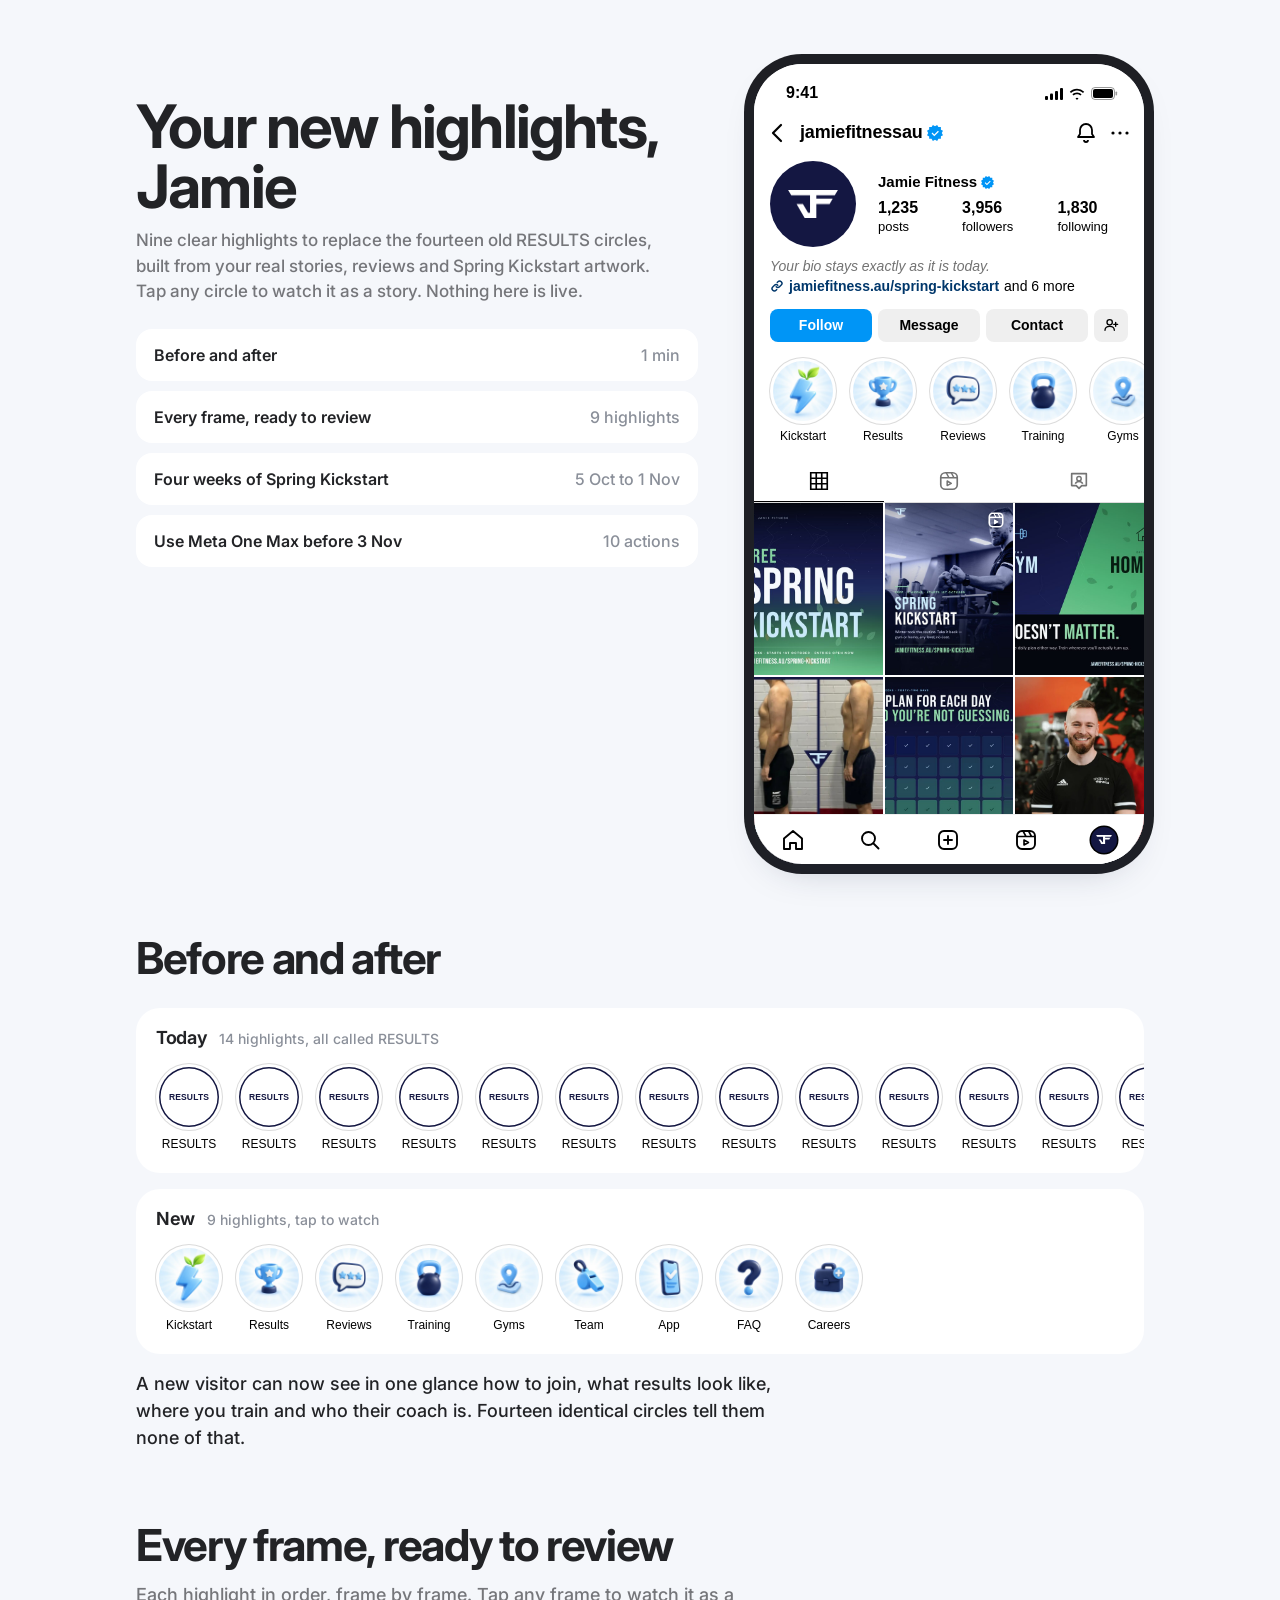
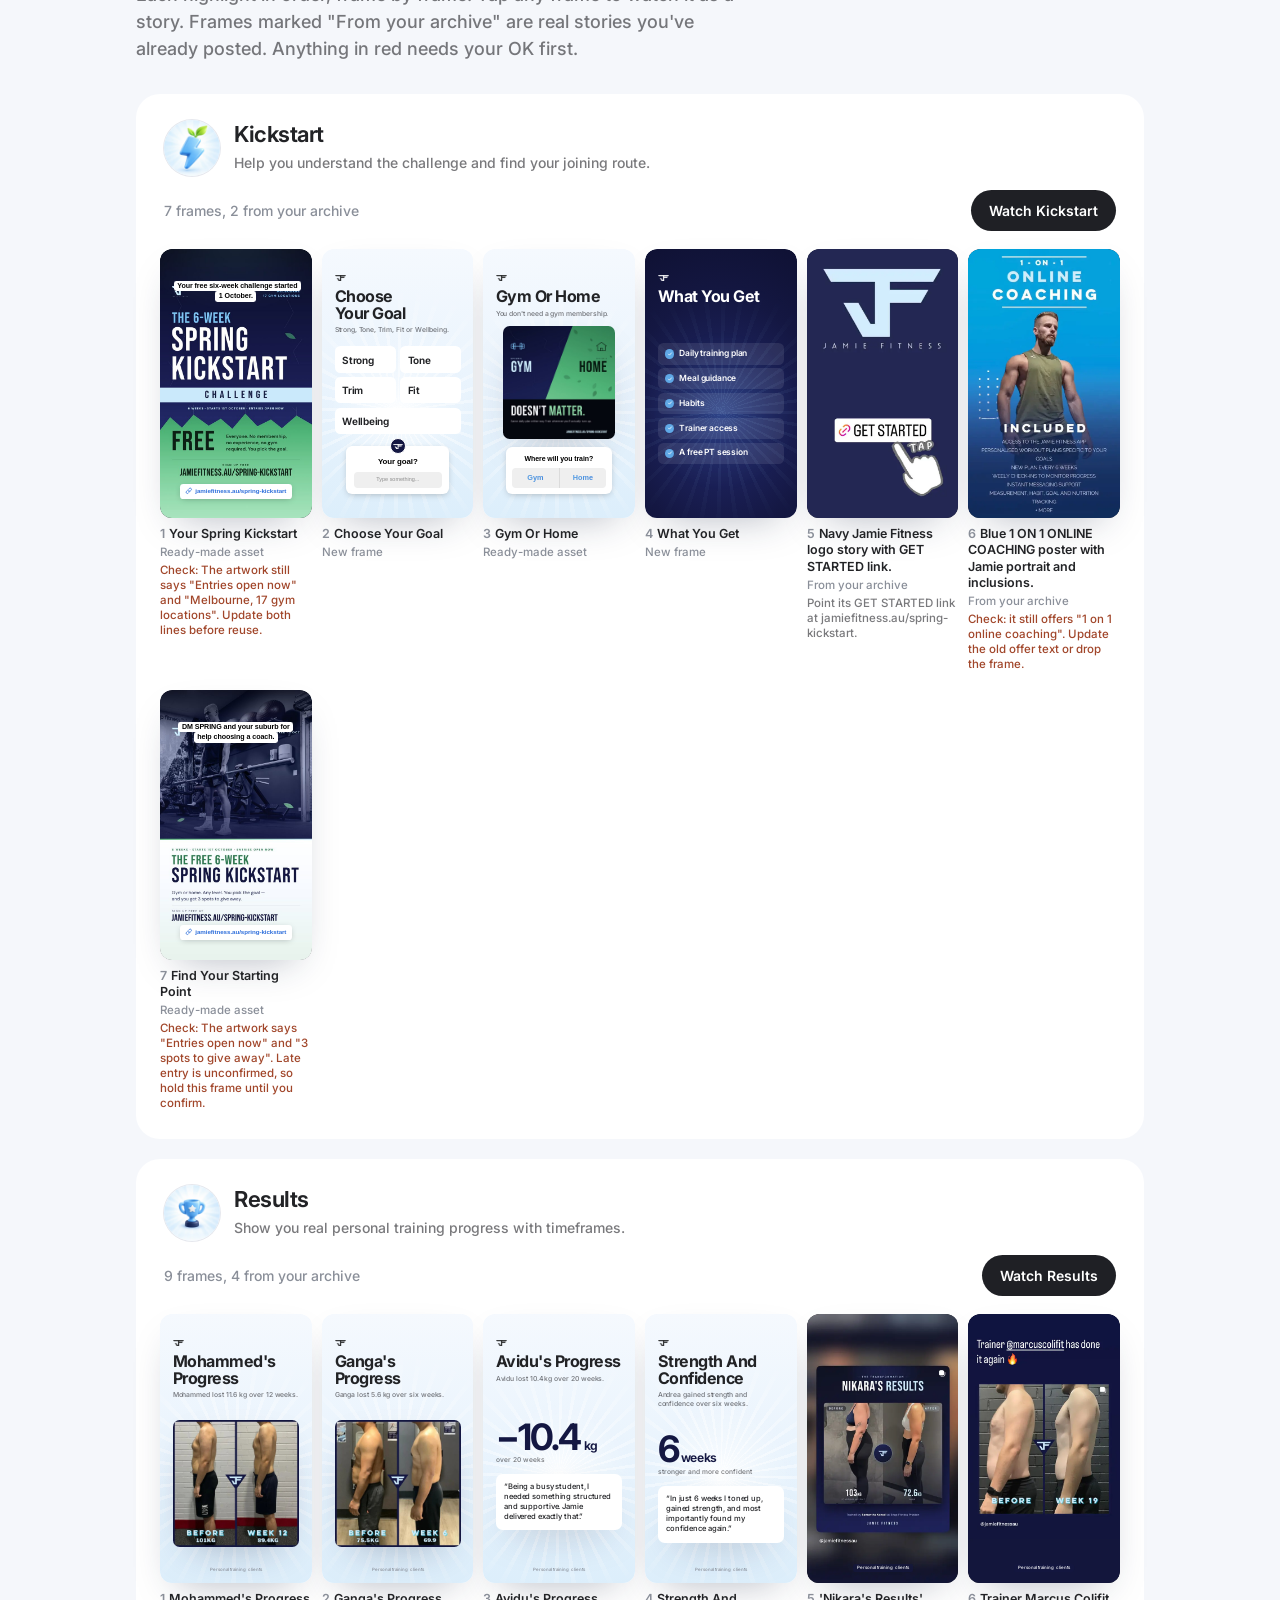
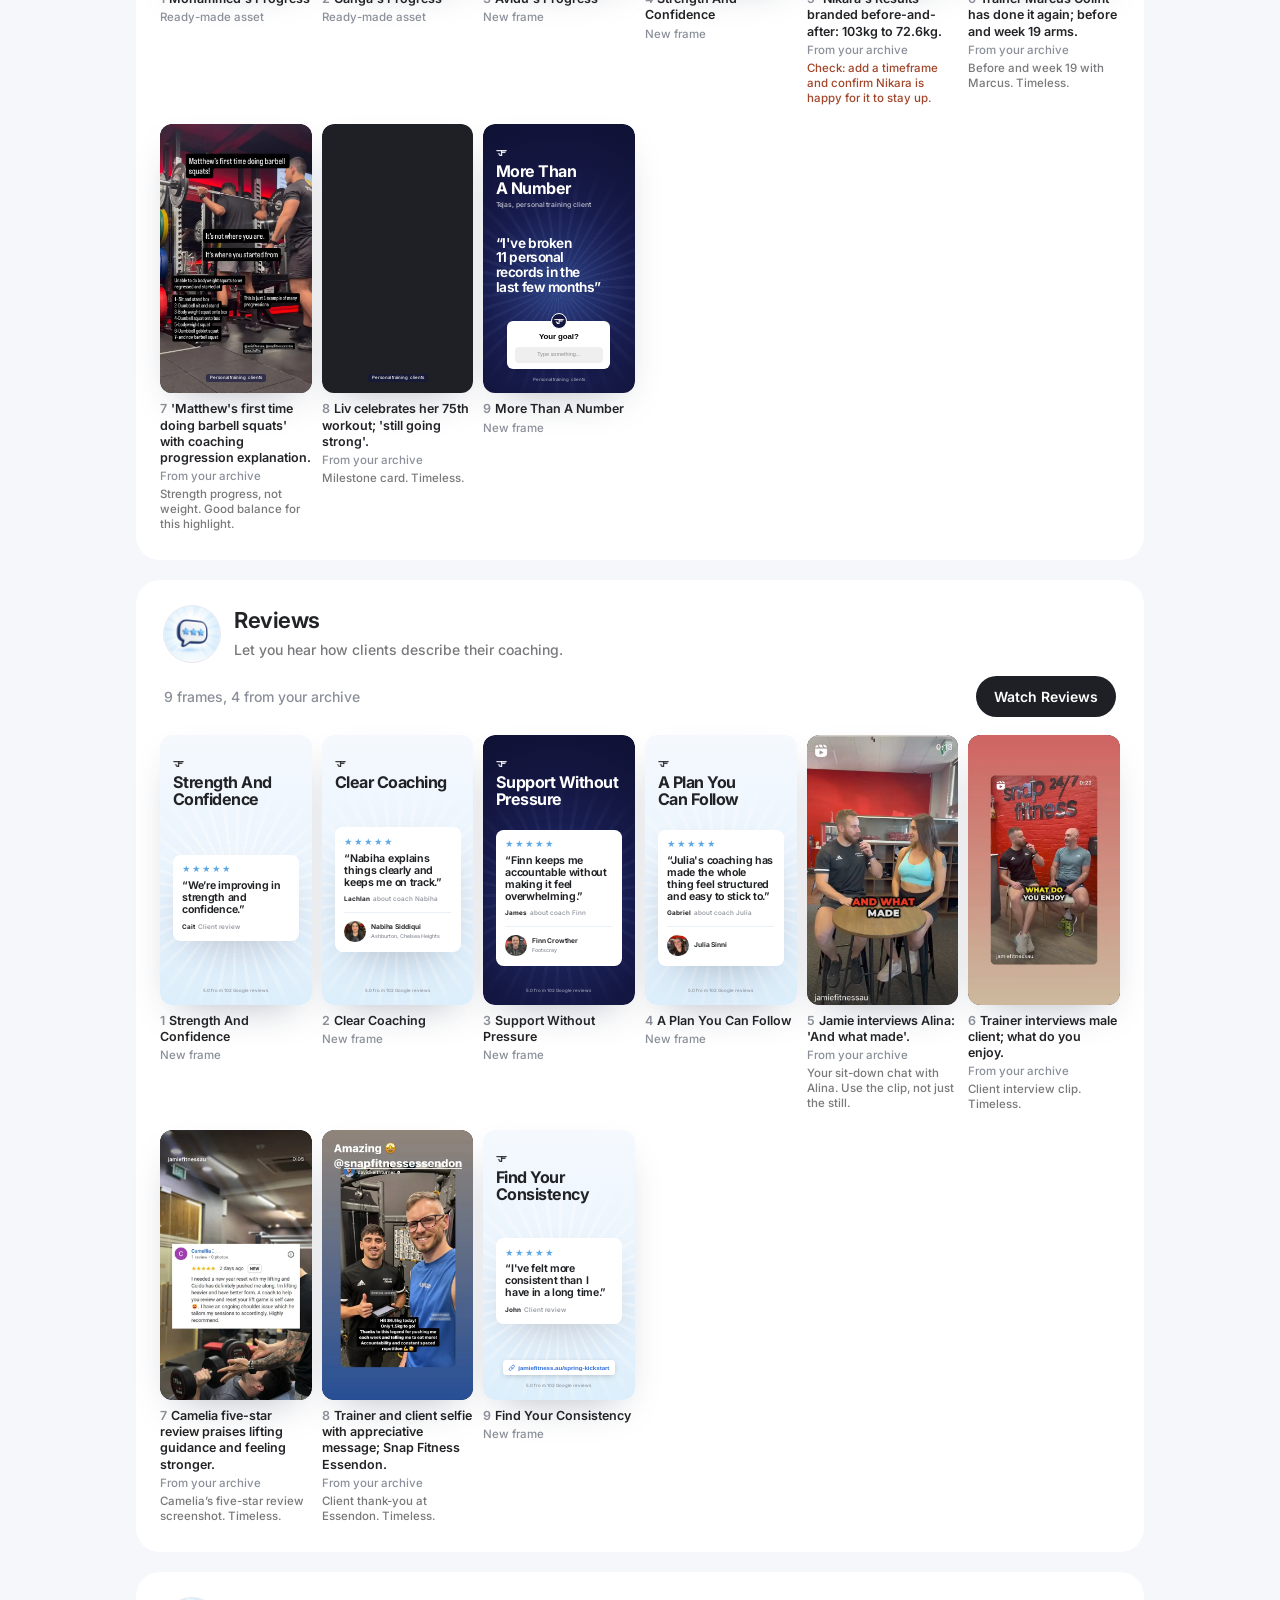
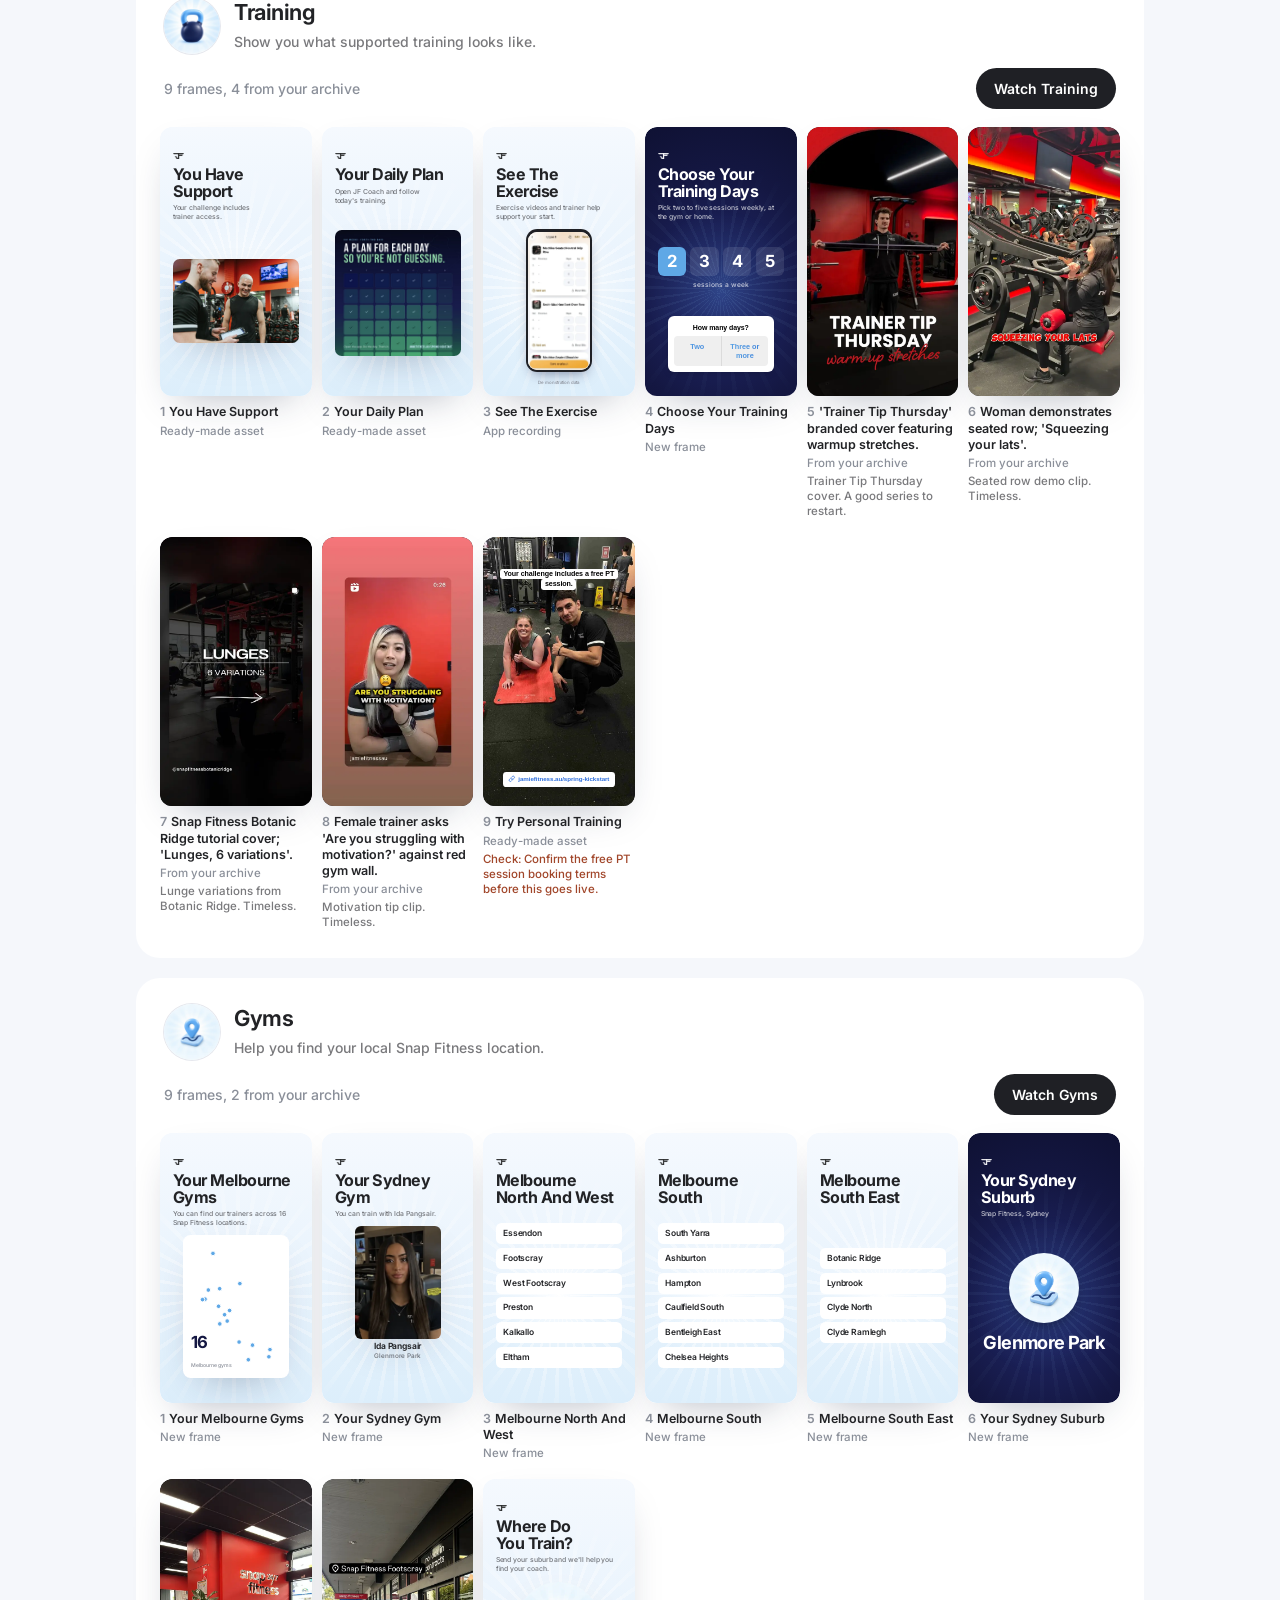
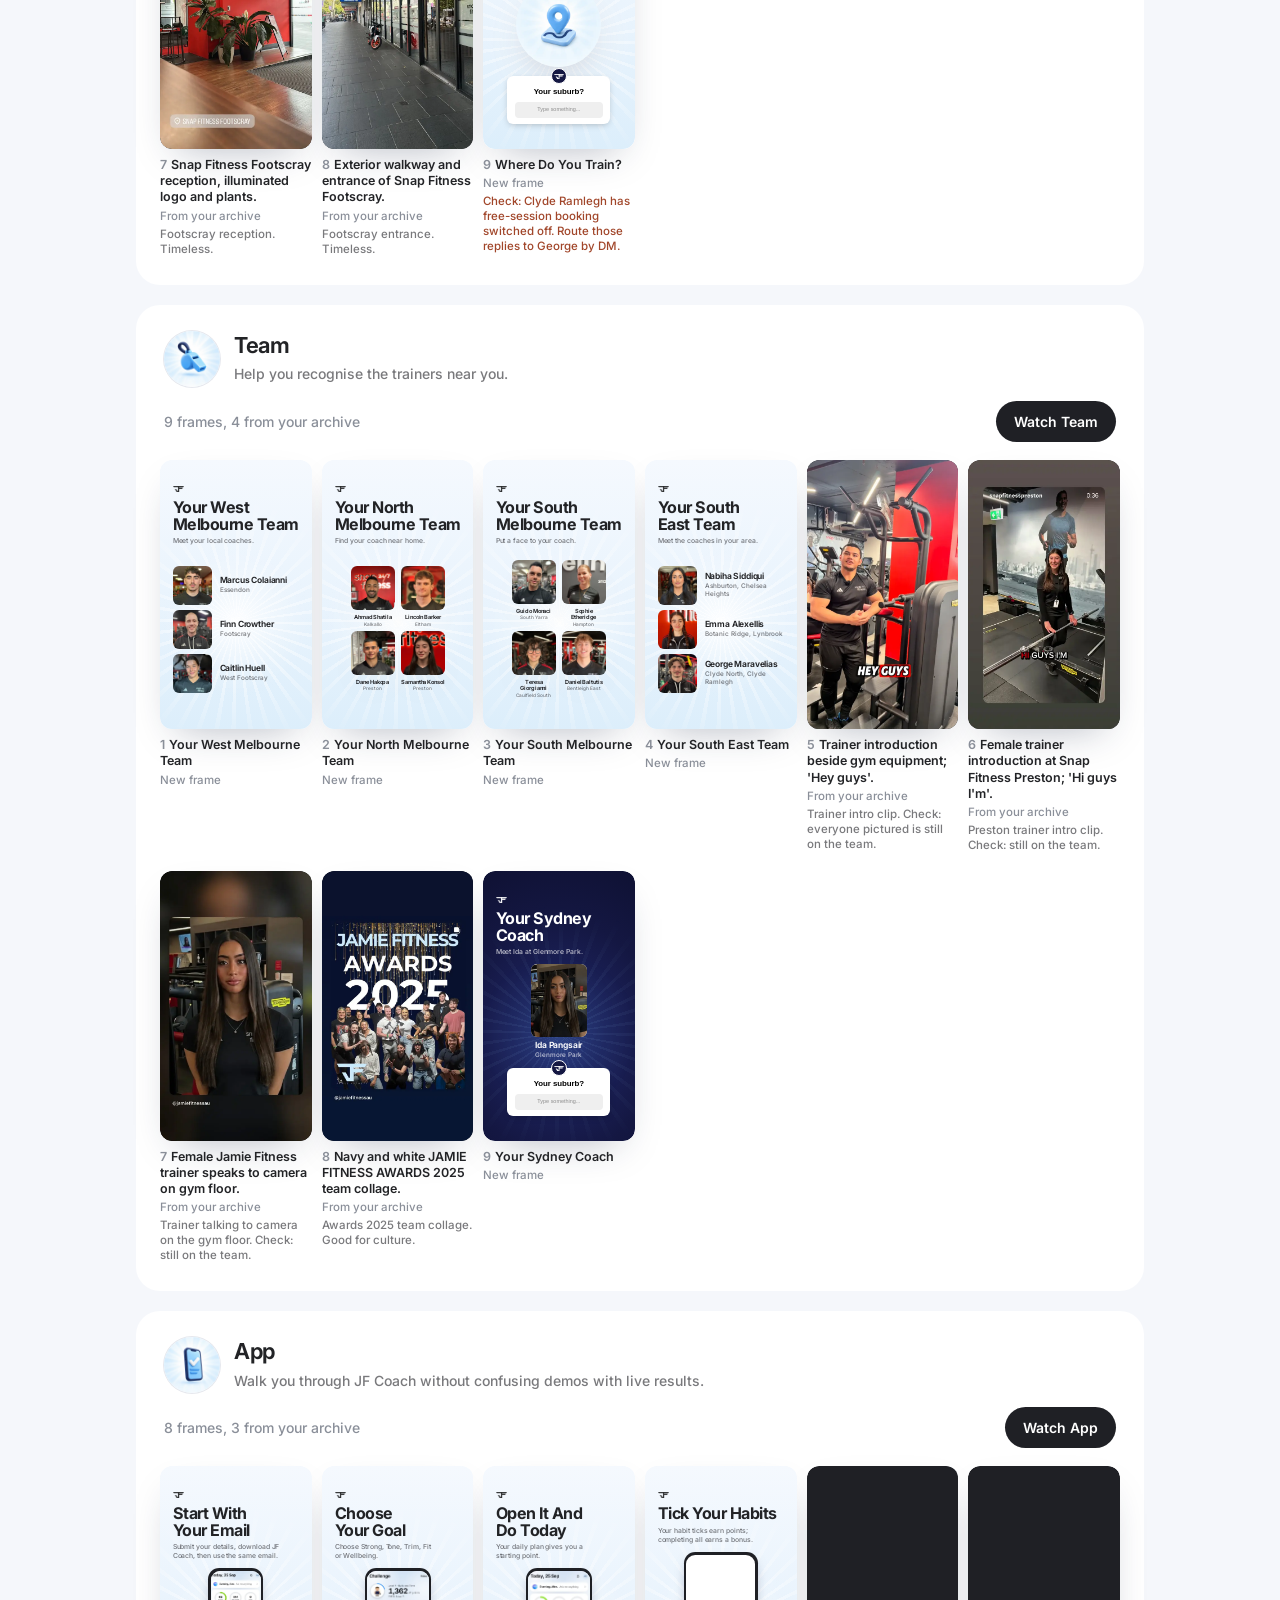
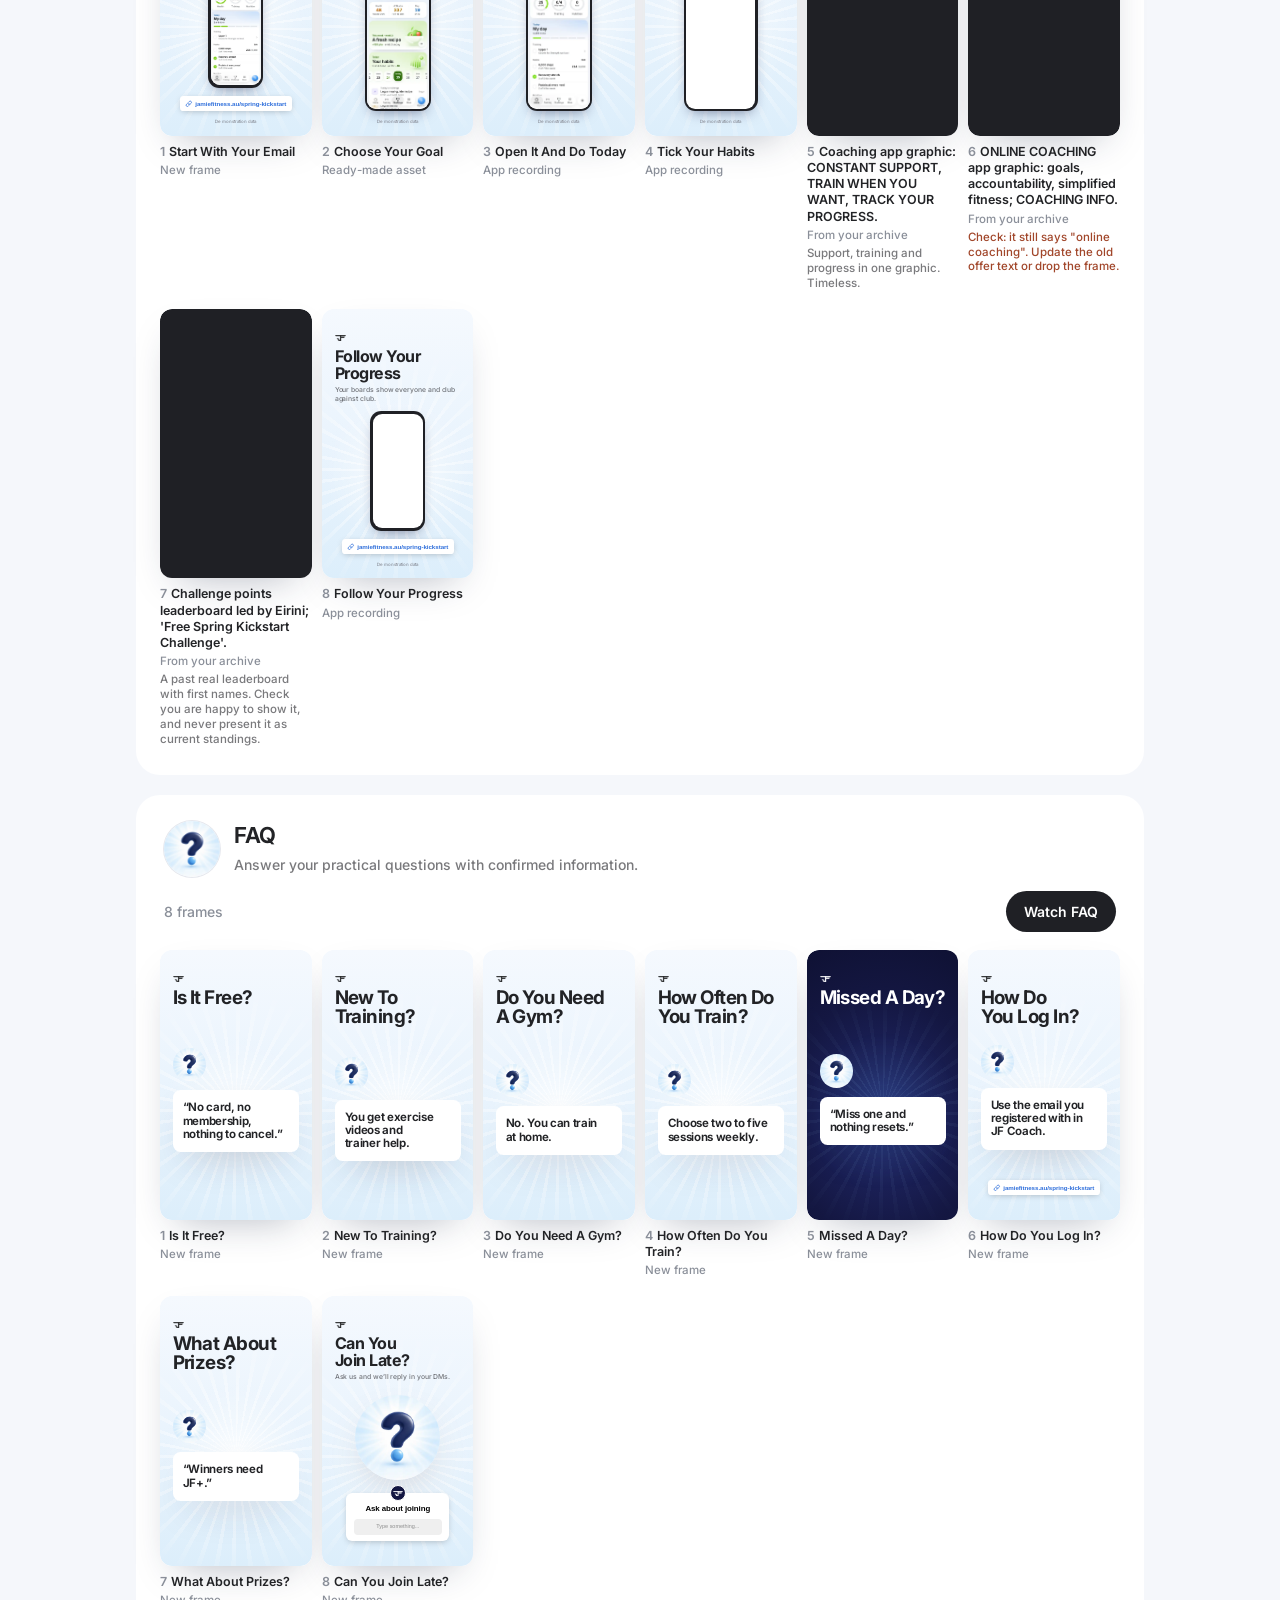
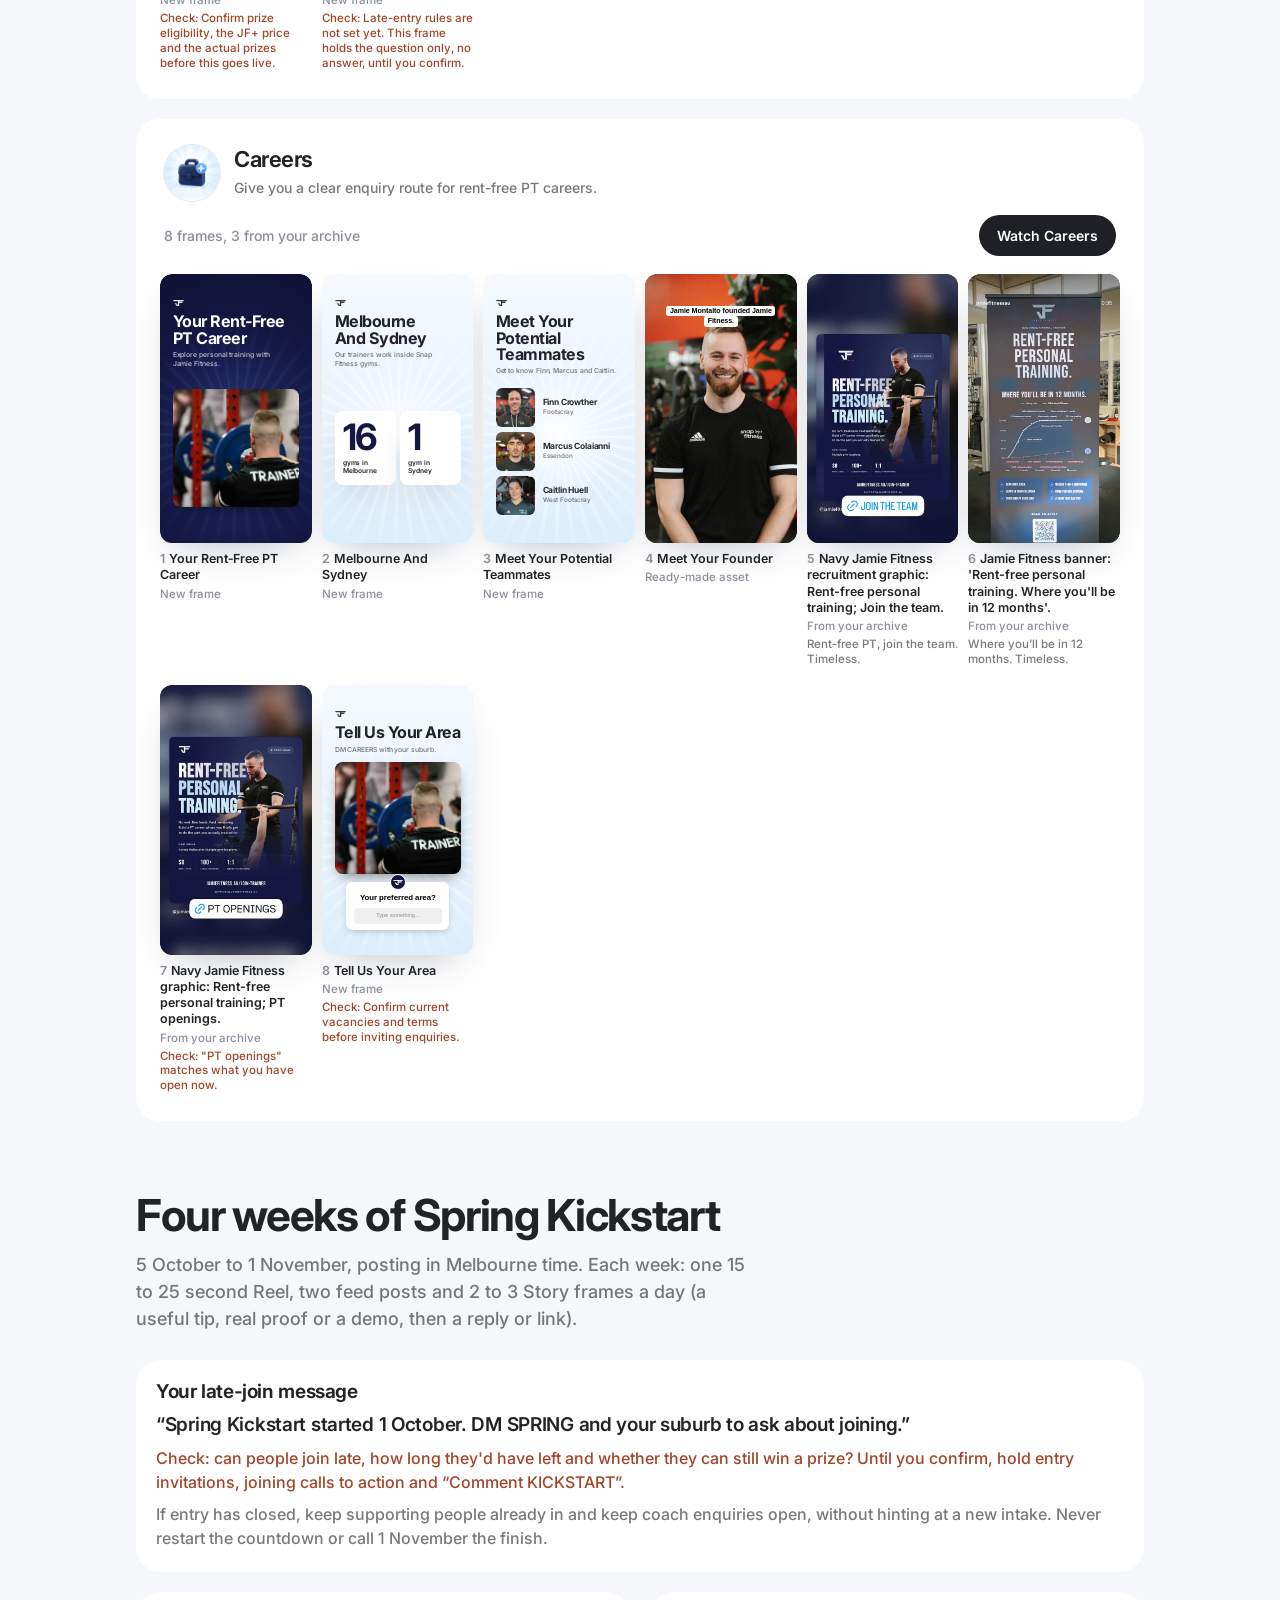
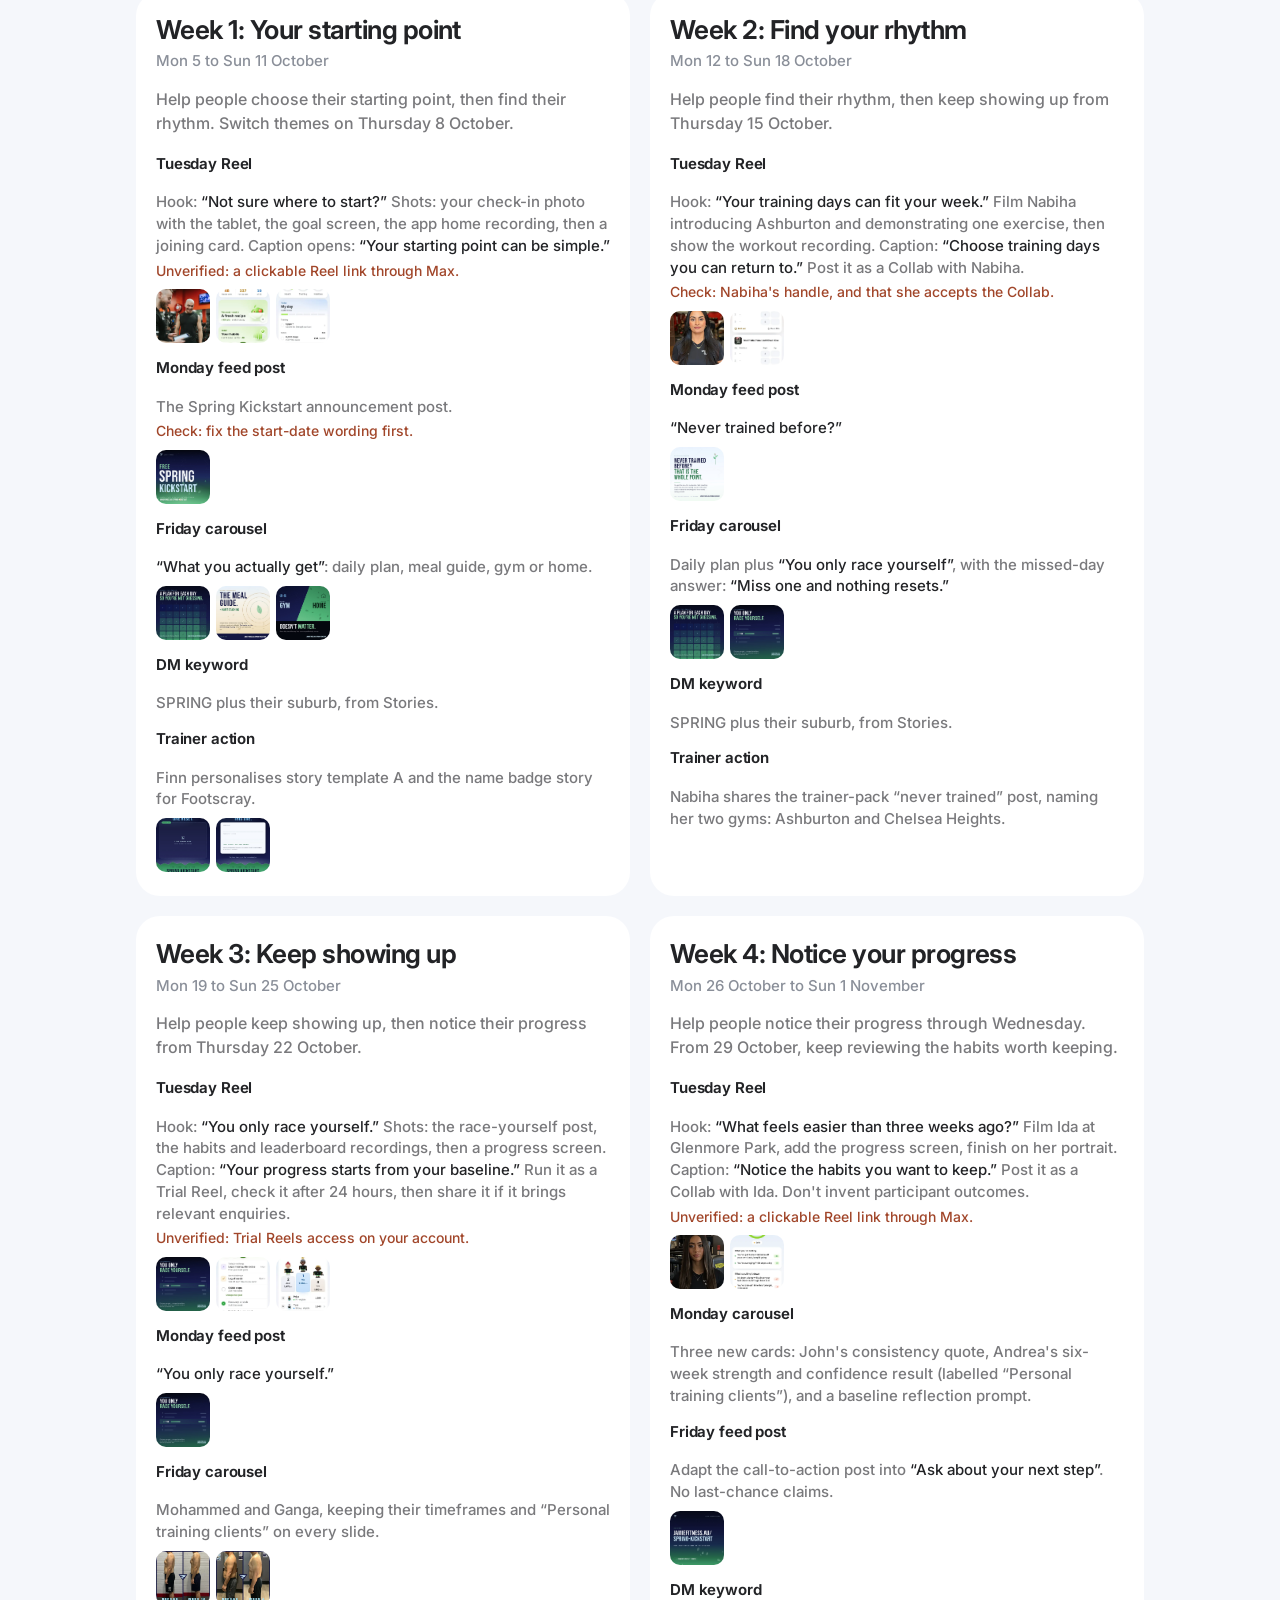
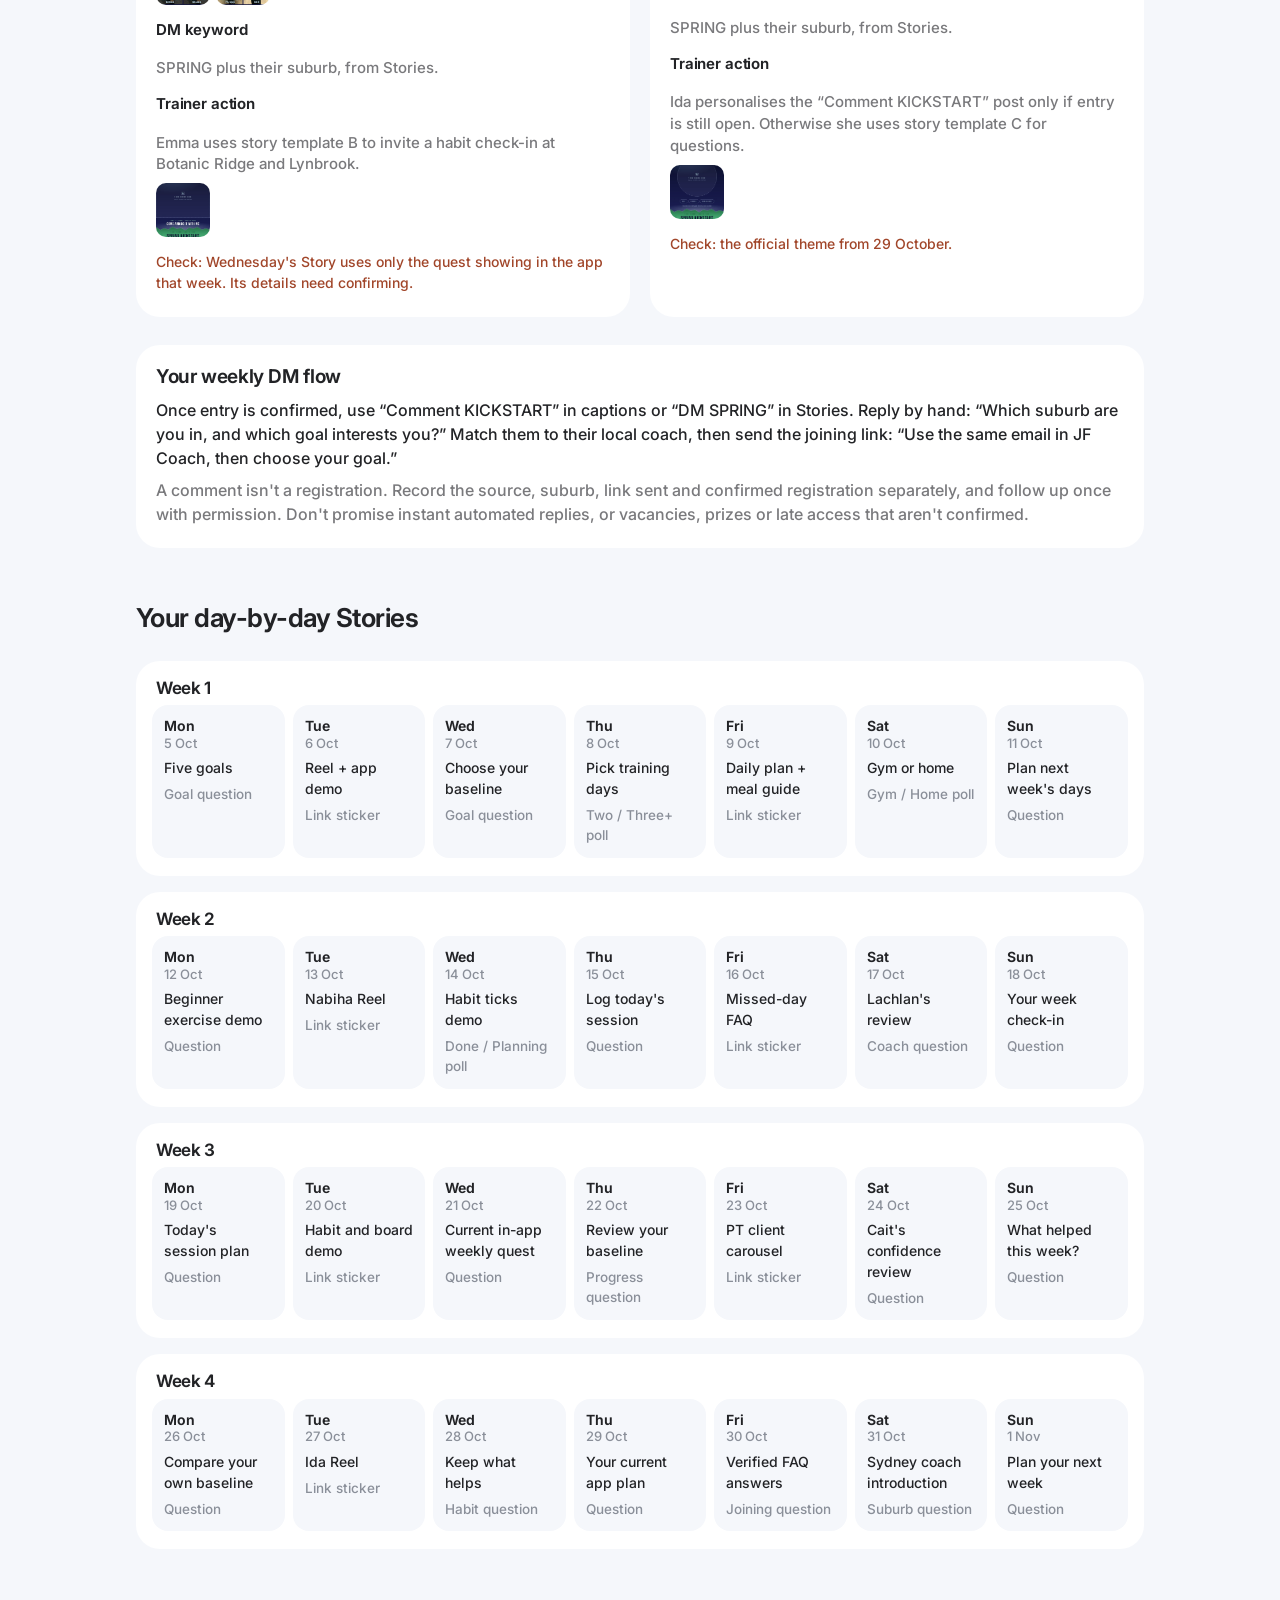
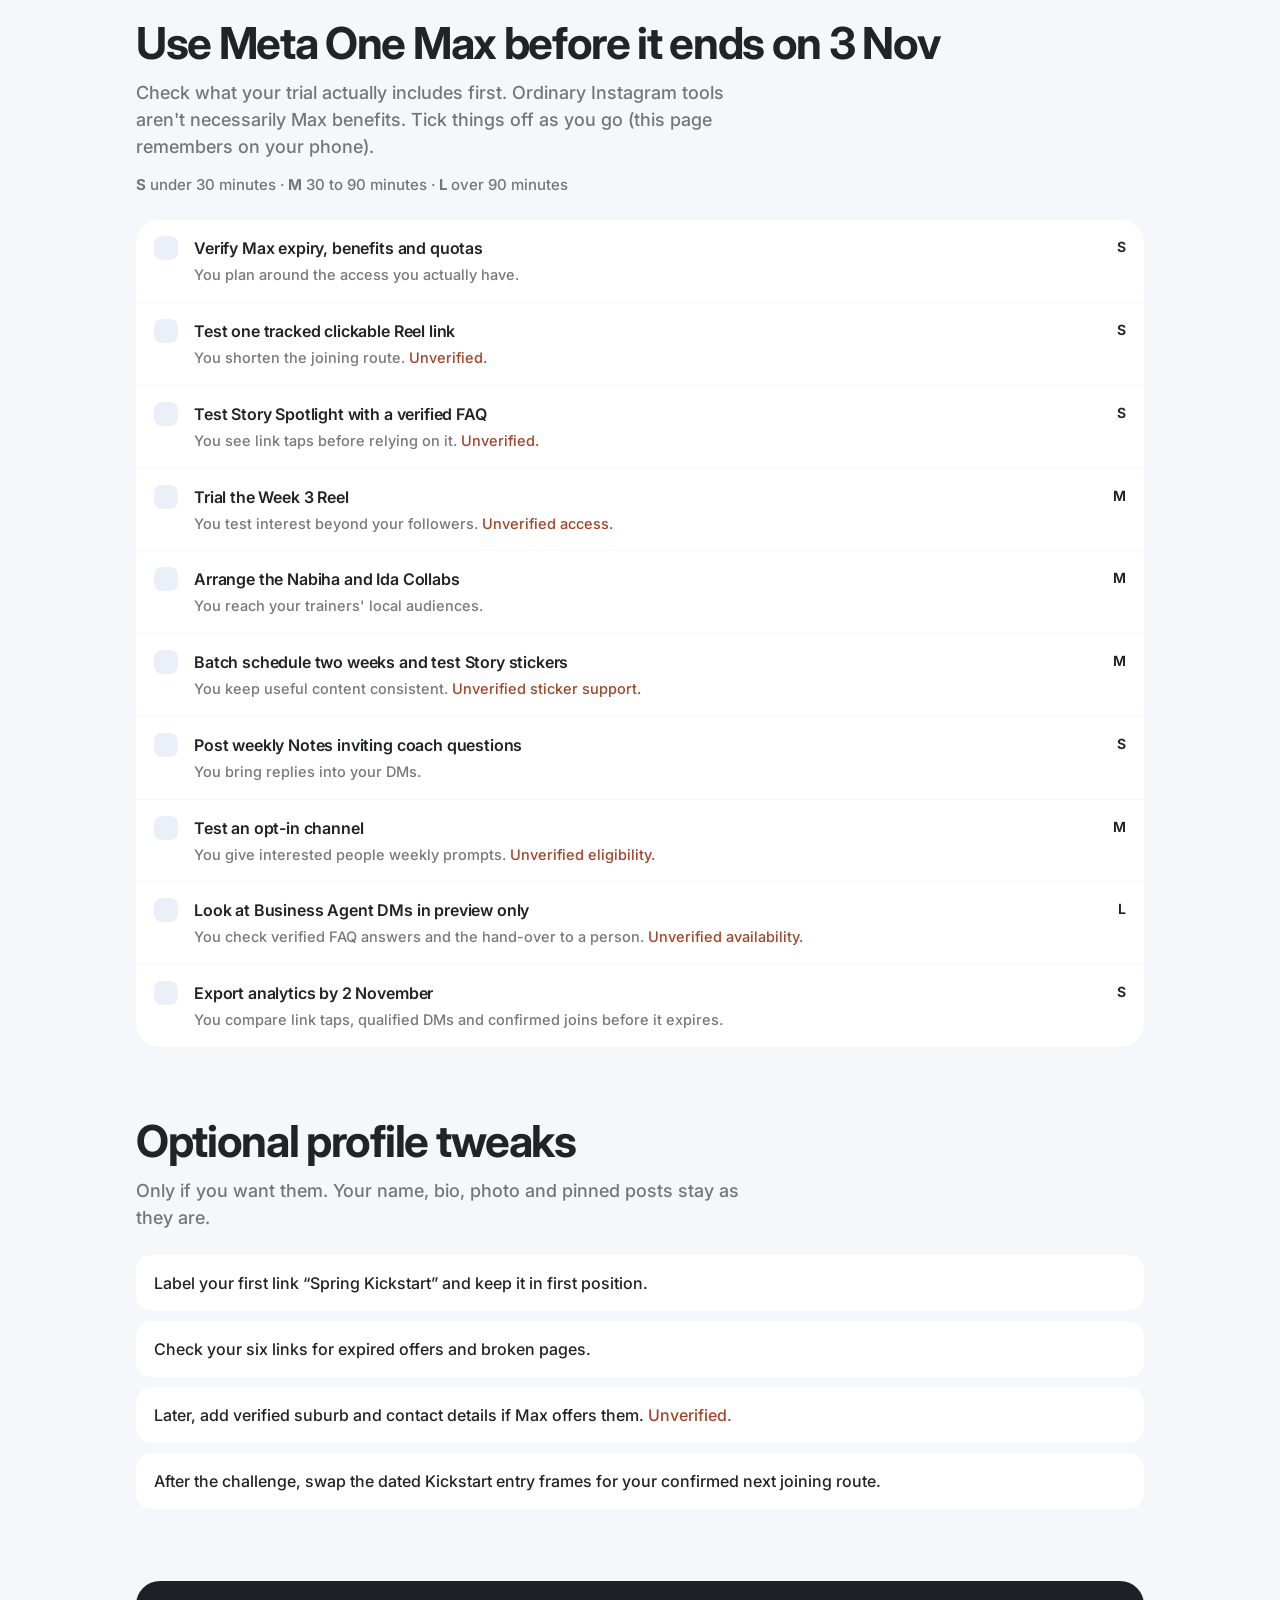
==== index.html @ 618c9f66 "Build Instagram highlights + Spring Kickstart mock-up - index.html: iOS Instagram profile mock with " ====
<!doctype html>
<html lang="en-AU">
<head>
<meta charset="utf-8">
<meta name="viewport" content="width=device-width, initial-scale=1, viewport-fit=cover">
<meta name="robots" content="noindex,nofollow">
<meta name="theme-color" content="#F5F7FB">
<title>Jamie Fitness Highlights</title>
<meta name="description" content="Mock-up: new Instagram story highlights and a four-week Spring Kickstart plan for @jamiefitnessau.">
<link rel="preconnect" href="https://fonts.googleapis.com">
<link rel="preconnect" href="https://fonts.gstatic.com" crossorigin>
<link href="https://fonts.googleapis.com/css2?family=Inter:wght@500;600;650;700&display=swap" rel="stylesheet">
<link rel="stylesheet" href="css/frames.css">
<link rel="stylesheet" href="css/site.css">
<link rel="icon" href="assets/covers/kickstart.webp">
</head>
<body>

<!-- ================= Hero ================= -->
<header class="hero">
  <div class="wrap hero-in">
    <div class="hero-copy">
      <h1>Your new highlights, Jamie</h1>
      <p>Nine clear highlights to replace the fourteen old RESULTS circles, built from your real stories, reviews and Spring Kickstart artwork. Tap any circle to watch it as a story. Nothing here is live.</p>
      <ul>
        <li><a href="#compare">Before and after <span>1 min</span></a></li>
        <li><a href="#highlights">Every frame, ready to review <span>9 highlights</span></a></li>
        <li><a href="#plan">Four weeks of Spring Kickstart <span>5 Oct to 1 Nov</span></a></li>
        <li><a href="#max">Use Meta One Max before 3 Nov <span>10 actions</span></a></li>
      </ul>
    </div>

    <div class="phone" aria-label="Instagram profile mock-up">
      <div class="ig">
        <div class="ig-status" aria-hidden="true">
          <span>9:41</span>
          <div>
            <svg width="18" height="12" viewBox="0 0 18 12"><rect x="0" y="8" width="3" height="4" rx="1"/><rect x="5" y="5.5" width="3" height="6.5" rx="1"/><rect x="10" y="3" width="3" height="9" rx="1"/><rect x="15" y="0" width="3" height="12" rx="1"/></svg>
            <svg width="16" height="12" viewBox="0 0 16 12"><path d="M8 2.6c2.3 0 4.4.9 6 2.4l1.2-1.3A10.4 10.4 0 0 0 8 .8C5.2.8 2.7 1.9.8 3.7L2 5c1.6-1.5 3.7-2.4 6-2.4Zm0 3.6c1.3 0 2.5.5 3.4 1.3l1.2-1.3A6.6 6.6 0 0 0 8 4.4c-1.8 0-3.4.7-4.6 1.8l1.2 1.3c.9-.8 2.1-1.3 3.4-1.3Zm0 3.5c-.6 0-1.1.2-1.5.6L8 12l1.5-1.7c-.4-.4-.9-.6-1.5-.6Z"/></svg>
            <svg width="27" height="13" viewBox="0 0 27 13"><rect x=".5" y=".5" width="23" height="12" rx="3.5" fill="none" stroke="#000" opacity=".4"/><rect x="2" y="2" width="20" height="9" rx="2"/><rect x="24.5" y="4.5" width="1.6" height="4" rx=".8" opacity=".4"/></svg>
          </div>
        </div>
        <div class="ig-nav">
          <svg width="24" height="24" viewBox="0 0 24 24" aria-hidden="true"><path d="M15 4 7 12l8 8" fill="none" stroke="#000" stroke-width="2.2" stroke-linecap="round" stroke-linejoin="round"/></svg>
          <div class="u">jamiefitnessau <svg width="16" height="16" viewBox="0 0 40 40" aria-label="Verified"><path fill="#0095F6" d="M19.998 3.094 14.638 0l-2.972 5.15H5.432v6.354L0 14.64 3.094 20 0 25.359l5.432 3.137v5.905h5.975L14.638 40l5.36-3.094L25.358 40l3.232-5.6h6.162v-6.01L40 25.359 36.905 20 40 14.641l-5.248-3.03v-6.46h-6.419L25.358 0l-5.36 3.094Zm7.415 11.225 2.254 2.287-11.43 11.5-6.835-6.93 2.244-2.258 4.587 4.581 9.18-9.18Z"/></svg></div>
          <svg width="24" height="24" viewBox="0 0 24 24" aria-hidden="true"><path d="M12 3a6 6 0 0 0-6 6v4l-2 3h16l-2-3V9a6 6 0 0 0-6-6Zm-2 16a2 2 0 0 0 4 0" fill="none" stroke="#000" stroke-width="1.8" stroke-linejoin="round"/></svg>
          <svg width="24" height="24" viewBox="0 0 24 24" aria-hidden="true"><circle cx="5" cy="12" r="1.6"/><circle cx="12" cy="12" r="1.6"/><circle cx="19" cy="12" r="1.6"/></svg>
        </div>
        <div class="ig-top">
          <div class="ig-av"><img src="assets/jf-mark.png" alt="Jamie Fitness"></div>
          <div class="ig-stats-w">
            <div class="ig-name">Jamie Fitness <svg width="13" height="13" viewBox="0 0 40 40" aria-label="Verified"><path fill="#0095F6" d="M19.998 3.094 14.638 0l-2.972 5.15H5.432v6.354L0 14.64 3.094 20 0 25.359l5.432 3.137v5.905h5.975L14.638 40l5.36-3.094L25.358 40l3.232-5.6h6.162v-6.01L40 25.359 36.905 20 40 14.641l-5.248-3.03v-6.46h-6.419L25.358 0l-5.36 3.094Zm7.415 11.225 2.254 2.287-11.43 11.5-6.835-6.93 2.244-2.258 4.587 4.581 9.18-9.18Z"/></svg></div>
            <div class="ig-stats">
              <div><b>1,235</b><span>posts</span></div>
              <div><b>3,956</b><span>followers</span></div>
              <div><b>1,830</b><span>following</span></div>
            </div>
          </div>
        </div>
        <div class="ig-bio">
          <div class="ph">Your bio stays exactly as it is today.</div>
          <div class="ig-link"><svg width="14" height="14" viewBox="0 0 24 24" aria-hidden="true"><path d="M10.6 13.4a4 4 0 0 0 5.7 0l3-3a4 4 0 0 0-5.7-5.7l-1.2 1.2M13.4 10.6a4 4 0 0 0-5.7 0l-3 3a4 4 0 0 0 5.7 5.7l1.2-1.2" fill="none" stroke="#00376B" stroke-width="2.4" stroke-linecap="round"/></svg>jamiefitness.au/spring-kickstart <span>and 6 more</span></div>
        </div>
        <div class="ig-btns" aria-hidden="true">
          <span class="blue">Follow</span><span>Message</span><span>Contact</span>
          <span class="ic"><svg width="16" height="16" viewBox="0 0 24 24"><circle cx="10" cy="8" r="4" fill="none" stroke="#000" stroke-width="2"/><path d="M3 20c0-3.6 3-6 7-6s7 2.4 7 6M19 8v6M16 11h6" fill="none" stroke="#000" stroke-width="2" stroke-linecap="round"/></svg></span>
        </div>
        <div class="ig-hl" id="ig-hl" role="list" aria-label="New highlights"></div>
        <div class="ig-tabs" aria-hidden="true">
          <span><svg width="22" height="22" viewBox="0 0 24 24"><path d="M3 3h18v18H3zM9 3v18M15 3v18M3 9h18M3 15h18" fill="none" stroke="currentColor" stroke-width="1.8"/></svg></span>
          <span><svg width="22" height="22" viewBox="0 0 24 24"><rect x="3" y="3" width="18" height="18" rx="5" fill="none" stroke="currentColor" stroke-width="1.8"/><path d="M3 8.5h18M9 3l3 5.5M14.5 3l3 5.5M10 12v5l4.5-2.5z" fill="none" stroke="currentColor" stroke-width="1.6" stroke-linejoin="round"/></svg></span>
          <span><svg width="22" height="22" viewBox="0 0 24 24"><path d="M4 4h16v13h-5l-3 3-3-3H4z" fill="none" stroke="currentColor" stroke-width="1.8" stroke-linejoin="round"/><circle cx="12" cy="9.5" r="2.4" fill="none" stroke="currentColor" stroke-width="1.6"/><path d="M8 15c.6-1.6 2.1-2.5 4-2.5s3.4.9 4 2.5" fill="none" stroke="currentColor" stroke-width="1.6"/></svg></span>
        </div>
        <div class="ig-grid" id="ig-grid"></div>
        <div class="ig-bar" aria-hidden="true">
          <svg width="24" height="24" viewBox="0 0 24 24"><path d="M3 10.5 12 3l9 7.5V21h-6v-6H9v6H3z" fill="none" stroke="#000" stroke-width="1.9" stroke-linejoin="round"/></svg>
          <svg width="24" height="24" viewBox="0 0 24 24"><circle cx="10.5" cy="10.5" r="6.5" fill="none" stroke="#000" stroke-width="1.9"/><path d="m15.5 15.5 5 5" stroke="#000" stroke-width="1.9" stroke-linecap="round"/></svg>
          <svg width="24" height="24" viewBox="0 0 24 24"><rect x="3" y="3" width="18" height="18" rx="5" fill="none" stroke="#000" stroke-width="1.9"/><path d="M12 8v8M8 12h8" stroke="#000" stroke-width="1.9" stroke-linecap="round"/></svg>
          <svg width="24" height="24" viewBox="0 0 24 24"><rect x="3" y="3" width="18" height="18" rx="5" fill="none" stroke="#000" stroke-width="1.9"/><path d="M3 8.5h18M9 3l3 5.5M14.5 3l3 5.5M10 12v5l4.5-2.5z" fill="none" stroke="#000" stroke-width="1.6" stroke-linejoin="round"/></svg>
          <span class="me"><img src="assets/jf-mark.png" alt=""></span>
        </div>
      </div>
    </div>
  </div>
</header>

<main>

<!-- ================= Before / after ================= -->
<section class="block" id="compare">
  <div class="wrap">
    <h2>Before and after</h2>
    <div class="ba">
      <div class="ba-row">
        <h3>Today <span>14 highlights, all called RESULTS</span></h3>
        <div class="ig-hl old" id="old-row" aria-label="Current highlights"></div>
      </div>
      <div class="ba-row">
        <h3>New <span>9 highlights, tap to watch</span></h3>
        <div class="ig-hl" id="new-row" role="list" aria-label="New highlights"></div>
      </div>
      <p class="ba-why">A new visitor can now see in one glance how to join, what results look like, where you train and who their coach is. Fourteen identical circles tell them none of that.</p>
    </div>
  </div>
</section>

<!-- ================= Highlight cards ================= -->
<section class="block" id="highlights">
  <div class="wrap">
    <h2>Every frame, ready to review</h2>
    <p>Each highlight in order, frame by frame. Tap any frame to watch it as a story. Frames marked "From your archive" are real stories you've already posted. Anything in red needs your OK first.</p>
    <div class="hl-cards" id="hl-cards"></div>
  </div>
</section>

<!-- ================= Four-week plan ================= -->
<section class="block" id="plan">
  <div class="wrap">
    <h2>Four weeks of Spring Kickstart</h2>
    <p>5 October to 1 November, posting in Melbourne time. Each week: one 15 to 25 second Reel, two feed posts and 2 to 3 Story frames a day (a useful tip, real proof or a demo, then a reply or link).</p>

    <div class="note-card">
      <h3>Your late-join message</h3>
      <p class="quote-line">“Spring Kickstart started 1 October. DM SPRING and your suburb to ask about joining.”</p>
      <p class="check">Check: can people join late, how long they'd have left and whether they can still win a prize? Until you confirm, hold entry invitations, joining calls to action and “Comment KICKSTART”.</p>
      <p class="muted">If entry has closed, keep supporting people already in and keep coach enquiries open, without hinting at a new intake. Never restart the countdown or call 1 November the finish.</p>
    </div>

    <div class="weeks">
      <article class="week">
        <h3>Week 1: Your starting point</h3>
        <p class="dates">Mon 5 to Sun 11 October</p>
        <p class="goal">Help people choose their starting point, then find their rhythm. Switch themes on Thursday 8 October.</p>
        <dl>
          <dt>Tuesday Reel</dt>
          <dd>Hook: <q>Not sure where to start?</q> Shots: your check-in photo with the tablet, the goal screen, the app home recording, then a joining card. Caption opens: <q>Your starting point can be simple.</q>
            <span class="check">Unverified: a clickable Reel link through Max.</span>
            <div class="shots"><img src="assets/inv/09-training-jamie-checkin-tablet.jpg" alt="" loading="lazy"><img src="assets/app/challenge.webp" alt="" loading="lazy"><img src="assets/rec/home.webp" alt="" loading="lazy"></div></dd>
          <dt>Monday feed post</dt>
          <dd>The Spring Kickstart announcement post. <span class="check">Check: fix the start-date wording first.</span>
            <div class="shots"><img src="assets/sk/01-announce.jpg" alt="" loading="lazy"></div></dd>
          <dt>Friday carousel</dt>
          <dd><q>What you actually get</q>: daily plan, meal guide, gym or home.
            <div class="shots"><img src="assets/sk/04-daily-plan.jpg" alt="" loading="lazy"><img src="assets/sk/05-meal-guide.jpg" alt="" loading="lazy"><img src="assets/sk/02-gym-or-home.jpg" alt="" loading="lazy"></div></dd>
          <dt>DM keyword</dt>
          <dd>SPRING plus their suburb, from Stories.</dd>
          <dt>Trainer action</dt>
          <dd>Finn personalises story template A and the name badge story for Footscray.
            <div class="shots"><img src="assets/sk/01-story-template-a.jpg" alt="" loading="lazy"><img src="assets/sk/03-name-badge-story.jpg" alt="" loading="lazy"></div></dd>
        </dl>
      </article>

      <article class="week">
        <h3>Week 2: Find your rhythm</h3>
        <p class="dates">Mon 12 to Sun 18 October</p>
        <p class="goal">Help people find their rhythm, then keep showing up from Thursday 15 October.</p>
        <dl>
          <dt>Tuesday Reel</dt>
          <dd>Hook: <q>Your training days can fit your week.</q> Film Nabiha introducing Ashburton and demonstrating one exercise, then show the workout recording. Caption: <q>Choose training days you can return to.</q> Post it as a Collab with Nabiha.
            <span class="check">Check: Nabiha's handle, and that she accepts the Collab.</span>
            <div class="shots"><img src="assets/trainers/trainer-nabiha-siddiqui.webp" alt="" loading="lazy"><img src="assets/rec/workout.webp" alt="" loading="lazy"></div></dd>
          <dt>Monday feed post</dt>
          <dd><q>Never trained before?</q>
            <div class="shots"><img src="assets/sk/08-never-trained.jpg" alt="" loading="lazy"></div></dd>
          <dt>Friday carousel</dt>
          <dd>Daily plan plus <q>You only race yourself</q>, with the missed-day answer: <q>Miss one and nothing resets.</q>
            <div class="shots"><img src="assets/sk/04-daily-plan.jpg" alt="" loading="lazy"><img src="assets/sk/03-race-yourself.jpg" alt="" loading="lazy"></div></dd>
          <dt>DM keyword</dt>
          <dd>SPRING plus their suburb, from Stories.</dd>
          <dt>Trainer action</dt>
          <dd>Nabiha shares the trainer-pack “never trained” post, naming her two gyms: Ashburton and Chelsea Heights.</dd>
        </dl>
      </article>

      <article class="week">
        <h3>Week 3: Keep showing up</h3>
        <p class="dates">Mon 19 to Sun 25 October</p>
        <p class="goal">Help people keep showing up, then notice their progress from Thursday 22 October.</p>
        <dl>
          <dt>Tuesday Reel</dt>
          <dd>Hook: <q>You only race yourself.</q> Shots: the race-yourself post, the habits and leaderboard recordings, then a progress screen. Caption: <q>Your progress starts from your baseline.</q> Run it as a Trial Reel, check it after 24 hours, then share it if it brings relevant enquiries.
            <span class="check">Unverified: Trial Reels access on your account.</span>
            <div class="shots"><img src="assets/sk/03-race-yourself.jpg" alt="" loading="lazy"><img src="assets/rec/habits.webp" alt="" loading="lazy"><img src="assets/rec/leaderboard.webp" alt="" loading="lazy"></div></dd>
          <dt>Monday feed post</dt>
          <dd><q>You only race yourself.</q>
            <div class="shots"><img src="assets/sk/03-race-yourself.jpg" alt="" loading="lazy"></div></dd>
          <dt>Friday carousel</dt>
          <dd>Mohammed and Ganga, keeping their timeframes and “Personal training clients” on every slide.
            <div class="shots"><img src="assets/inv/05-result-mohammed-12wk.jpg" alt="" loading="lazy"><img src="assets/inv/07-result-ganga-6wk.jpg" alt="" loading="lazy"></div></dd>
          <dt>DM keyword</dt>
          <dd>SPRING plus their suburb, from Stories.</dd>
          <dt>Trainer action</dt>
          <dd>Emma uses story template B to invite a habit check-in at Botanic Ridge and Lynbrook.
            <div class="shots"><img src="assets/sk/01-story-template-b.jpg" alt="" loading="lazy"></div></dd>
        </dl>
        <p class="check" style="margin-top:14px;font-size:14px">Check: Wednesday's Story uses only the quest showing in the app that week. Its details need confirming.</p>
      </article>

      <article class="week">
        <h3>Week 4: Notice your progress</h3>
        <p class="dates">Mon 26 October to Sun 1 November</p>
        <p class="goal">Help people notice their progress through Wednesday. From 29 October, keep reviewing the habits worth keeping.</p>
        <dl>
          <dt>Tuesday Reel</dt>
          <dd>Hook: <q>What feels easier than three weeks ago?</q> Film Ida at Glenmore Park, add the progress screen, finish on her portrait. Caption: <q>Notice the habits you want to keep.</q> Post it as a Collab with Ida. Don't invent participant outcomes.
            <span class="check">Unverified: a clickable Reel link through Max.</span>
            <div class="shots"><img src="assets/trainers/trainer-ida-pangsair.webp" alt="" loading="lazy"><img src="assets/app/progress.webp" alt="" loading="lazy"></div></dd>
          <dt>Monday carousel</dt>
          <dd>Three new cards: John's consistency quote, Andrea's six-week strength and confidence result (labelled “Personal training clients”), and a baseline reflection prompt.</dd>
          <dt>Friday feed post</dt>
          <dd>Adapt the call-to-action post into <q>Ask about your next step</q>. No last-chance claims.
            <div class="shots"><img src="assets/sk/10-cta.jpg" alt="" loading="lazy"></div></dd>
          <dt>DM keyword</dt>
          <dd>SPRING plus their suburb, from Stories.</dd>
          <dt>Trainer action</dt>
          <dd>Ida personalises the “Comment KICKSTART” post only if entry is still open. Otherwise she uses story template C for questions.
            <div class="shots"><img src="assets/sk/01-story-template-c.jpg" alt="" loading="lazy"></div></dd>
        </dl>
        <p class="check" style="margin-top:14px;font-size:14px">Check: the official theme from 29 October.</p>
      </article>
    </div>

    <div class="note-card">
      <h3>Your weekly DM flow</h3>
      <p>Once entry is confirmed, use “Comment KICKSTART” in captions or “DM SPRING” in Stories. Reply by hand: <q>Which suburb are you in, and which goal interests you?</q> Match them to their local coach, then send the joining link: <q>Use the same email in JF Coach, then choose your goal.</q></p>
      <p class="muted">A comment isn't a registration. Record the source, suburb, link sent and confirmed registration separately, and follow up once with permission. Don't promise instant automated replies, or vacancies, prizes or late access that aren't confirmed.</p>
    </div>

    <h3 style="margin-top:56px;font-size:26px">Your day-by-day Stories</h3>
    <div class="cal" id="cal"></div>
  </div>
</section>

<!-- ================= Meta One Max ================= -->
<section class="block" id="max">
  <div class="wrap">
    <h2>Use Meta One Max before it ends on 3&nbsp;Nov</h2>
    <p>Check what your trial actually includes first. Ordinary Instagram tools aren't necessarily Max benefits. Tick things off as you go (this page remembers on your phone).</p>
    <p class="legend"><b>S</b> under 30 minutes · <b>M</b> 30 to 90 minutes · <b>L</b> over 90 minutes</p>
    <ul class="todo" id="todo"></ul>
  </div>
</section>

<!-- ================= Optional tweaks ================= -->
<section class="block" id="tweaks">
  <div class="wrap">
    <h2>Optional profile tweaks</h2>
    <p>Only if you want them. Your name, bio, photo and pinned posts stay as they are.</p>
    <ul class="tweaks">
      <li>Label your first link “Spring Kickstart” and keep it in first position.</li>
      <li>Check your six links for expired offers and broken pages.</li>
      <li>Later, add verified suburb and contact details if Max offers them. <span class="check">Unverified.</span></li>
      <li>After the challenge, swap the dated Kickstart entry frames for your confirmed next joining route.</li>
    </ul>
  </div>
</section>

</main>

<footer class="next">
  <div class="wrap">
    <div class="next-card">
      <p>Reply ‘approved’ and I'll make the frames and load the highlights. Nothing goes live until you say so.</p>
      <p class="cap">Every new frame is laid out at full size on <a href="frames.html">the frames page</a>, ready to export.</p>
    </div>
  </div>
</footer>

<!-- ================= Story viewer ================= -->
<div class="sv" id="sv" hidden role="dialog" aria-modal="true" aria-label="Highlight viewer">
  <div class="sv-box">
    <div class="sv-stage" id="sv-stage">
      <div id="sv-frame"></div>
      <div class="sv-tap">
        <button type="button" id="sv-prev" aria-label="Previous frame"></button>
        <button type="button" id="sv-next" aria-label="Next frame"></button>
      </div>
      <div class="sv-top">
        <div class="sv-bars" id="sv-bars"></div>
        <div class="sv-head">
          <img id="sv-cover" alt="">
          <b id="sv-label"></b>
          <span>jamiefitnessau</span>
          <button type="button" class="sv-x" id="sv-close" aria-label="Close">
            <svg width="16" height="16" viewBox="0 0 24 24" aria-hidden="true"><path d="M6 6l12 12M18 6 6 18" stroke="#fff" stroke-width="2.6" stroke-linecap="round"/></svg>
          </button>
        </div>
      </div>
    </div>
    <div class="sv-bottom" aria-hidden="true">
      <div class="msg">Send message</div>
      <svg width="24" height="24" viewBox="0 0 24 24"><path d="M12 20s-7.5-4.6-9.3-9.2C1.4 7.4 3.6 4 7 4c2 0 3.6 1.1 5 3 1.4-1.9 3-3 5-3 3.4 0 5.6 3.4 4.3 6.8C19.5 15.4 12 20 12 20Z" fill="none" stroke="#fff" stroke-width="1.8" stroke-linejoin="round"/></svg>
      <svg width="24" height="24" viewBox="0 0 24 24"><path d="M21 3 3 10.5l7 2.5M21 3l-7.5 18-3.5-8M21 3 10 13" fill="none" stroke="#fff" stroke-width="1.8" stroke-linejoin="round"/></svg>
    </div>
  </div>
</div>

<script src="data/network.js"></script>
<script src="js/frames.js"></script>
<script src="js/app.js"></script>
</body>
</html>
---- css/frames.css ----
/* Shared by index.html and frames.html: brand tokens + 9:16 story frames.
   Frames are sized in cqw (container width), so the same markup renders as a thumbnail, in the viewer and at 1080x1920. */
:root {
  --ink: #222326;
  --ink-2: rgba(31, 32, 37, .60);
  --cap: #8A8F99;
  --page: #FFFFFF;
  --canvas: #F5F7FB;
  --card: #EBF0F8;
  --dark: #1F2025;
  --navy: #141742;
  --sky: #5FA8E6;
  --sky-2: #9FD0F5;
  --shadow: 0 16px 40px -18px rgba(30, 40, 70, .35);
  --ease: cubic-bezier(.2, .7, .2, 1);
  --ig-font: -apple-system, BlinkMacSystemFont, "SF Pro Text", "Helvetica Neue", Helvetica, Arial, sans-serif;
}

/* ---------- Frame shell ---------- */
.fx, .fx * { box-sizing: border-box; }
.fx {
  container-type: inline-size;
  position: relative;
  aspect-ratio: 9 / 16;
  overflow: hidden;
  background: #F5F9FE;
}
.fr {
  position: absolute;
  inset: 0;
  font-family: Inter, system-ui, sans-serif;
  font-weight: 500;
  color: var(--ink);
  text-align: left;
  line-height: 1.3;
  -webkit-font-smoothing: antialiased;
}
.fr img { display: block; }
.fr.light { background: linear-gradient(180deg, #F5F9FE 0%, #EAF4FD 48%, #DCEEFB 100%); }
.fr.dark { background: radial-gradient(120% 80% at 50% 62%, #232B70 0%, #141742 55%, #0D0F2E 100%); color: #fff; }
.fr.photo { background: #1F2025; color: #fff; }

/* Soft sunburst light rays, like the covers and the homepage hero */
.f-rays {
  position: absolute;
  inset: 0;
  background:
    radial-gradient(circle at 50% 60%, rgba(255, 255, 255, .95) 0, rgba(255, 255, 255, 0) 42%),
    repeating-conic-gradient(from 0deg at 50% 60%, rgba(255, 255, 255, .7) 0deg 2.5deg, rgba(255, 255, 255, 0) 2.5deg 9deg);
  -webkit-mask-image: radial-gradient(circle at 50% 60%, #000 0, rgba(0, 0, 0, .55) 38%, transparent 72%);
  mask-image: radial-gradient(circle at 50% 60%, #000 0, rgba(0, 0, 0, .55) 38%, transparent 72%);
}
.fr.dark .f-rays {
  background:
    radial-gradient(circle at 50% 60%, rgba(95, 168, 230, .22) 0, rgba(95, 168, 230, 0) 45%),
    repeating-conic-gradient(from 0deg at 50% 60%, rgba(159, 208, 245, .09) 0deg 2.5deg, rgba(159, 208, 245, 0) 2.5deg 9deg);
}

.f-mark { position: absolute; top: 17cqw; left: 8.3cqw; height: 4.4cqw; width: auto; filter: brightness(0); opacity: .82; }
.fr.dark .f-mark { filter: none; opacity: .95; }

/* Content column: clear of the Instagram header (top) and reply bar (bottom) */
.f-col {
  position: absolute;
  left: 8.3cqw; right: 8.3cqw;
  top: 26cqw; bottom: 16cqw;
  display: flex;
  flex-direction: column;
  gap: 5.5cqw;
}
.f-head { flex: none; }
.f-h {
  margin: 0;
  font-size: 10.6cqw;
  font-weight: 700;
  letter-spacing: -.03em;
  line-height: 1.0;
  color: var(--ink);
  text-wrap: balance;
}
.fr.dark .f-h { color: #fff; }
.f-s {
  margin: 3cqw 0 0;
  font-size: 4.5cqw;
  line-height: 1.32;
  letter-spacing: -.01em;
  color: var(--ink-2);
  text-wrap: pretty;
}
.fr.dark .f-s { color: rgba(255, 255, 255, .72); }
.f-vis {
  flex: 1 1 auto;
  min-height: 0;
  display: flex;
  align-items: center;
  justify-content: center;
}
.f-st { flex: none; display: flex; justify-content: center; }
.f-foot {
  position: absolute;
  left: 0; right: 0; bottom: 7.5cqw;
  text-align: center;
  font-size: 2.9cqw;
  letter-spacing: .01em;
  color: var(--cap);
}
.fr.dark .f-foot { color: rgba(255, 255, 255, .6); }
.fr.photo .f-foot { left: 50%; right: auto; transform: translateX(-50%); white-space: nowrap; color: #fff; background: rgba(20, 23, 66, .62); padding: 1cqw 2.6cqw; border-radius: 1.4cqw; }

/* ---------- Photo / ready-made frames ---------- */
.f-bg { position: absolute; inset: 0; width: 100%; height: 100%; object-fit: cover; }
.f-ig {
  position: absolute;
  top: 21cqw; left: 9cqw; right: 9cqw;
  text-align: center;
  font: 700 4.7cqw/1.5 var(--ig-font);
  letter-spacing: -.01em;
}
.f-ig span {
  background: #fff;
  color: #000;
  padding: .7cqw 2.4cqw;
  border-radius: 1.6cqw;
  -webkit-box-decoration-break: clone;
  box-decoration-break: clone;
}
.f-lower {
  position: absolute;
  left: 8cqw; right: 8cqw; bottom: 13cqw;
  display: flex;
  justify-content: center;
}

/* ---------- Stickers (Instagram UI, drawn in HTML) ---------- */
.st { font-family: var(--ig-font); color: #000; -webkit-font-smoothing: antialiased; }
.st-link {
  display: inline-flex;
  align-items: center;
  gap: 1.6cqw;
  max-width: 100%;
  background: #fff;
  border-radius: 2.2cqw;
  padding: 2.4cqw 3.4cqw;
  font-size: 4.1cqw;
  font-weight: 700;
  color: #2F6FDB;
  letter-spacing: -.01em;
  box-shadow: 0 1cqw 4cqw -1cqw rgba(0, 0, 0, .25);
  white-space: nowrap;
}
.st-link svg { width: 5cqw; height: 5cqw; flex: none; }
.st-q {
  position: relative;
  width: 68cqw;
  background: #fff;
  border-radius: 4cqw;
  padding: 7cqw 5cqw 4.4cqw;
  text-align: center;
  box-shadow: 0 1.4cqw 5cqw -1.4cqw rgba(0, 0, 0, .28);
}
.st-q-av {
  position: absolute;
  top: -5.4cqw; left: 50%;
  width: 10.8cqw; height: 10.8cqw;
  margin-left: -5.4cqw;
  border-radius: 50%;
  background: var(--navy);
  border: .8cqw solid #fff;
  display: flex; align-items: center; justify-content: center;
}
.st-q-av img { width: 66%; height: auto; }
.st-q-p { font-size: 5.2cqw; font-weight: 700; letter-spacing: -.01em; line-height: 1.2; }
.st-q-in {
  margin-top: 3.4cqw;
  background: #EFEFEF;
  border-radius: 2.6cqw;
  padding: 3cqw;
  font-size: 3.6cqw;
  color: #8E8E8E;
  font-weight: 500;
}
.st-poll {
  width: 70cqw;
  background: #fff;
  border-radius: 4cqw;
  padding: 4.4cqw 4cqw 4cqw;
  text-align: center;
  box-shadow: 0 1.4cqw 5cqw -1.4cqw rgba(0, 0, 0, .28);
}
.st-poll-q { font-size: 4.6cqw; font-weight: 700; margin-bottom: 3.2cqw; letter-spacing: -.01em; }
.st-poll-o { display: grid; grid-template-columns: 1fr 1fr; border-radius: 2.6cqw; overflow: hidden; background: #EFEFEF; }
.st-poll-o span {
  padding: 3.6cqw 2cqw;
  font-size: 4.8cqw;
  font-weight: 700;
  background: linear-gradient(90deg, #5FA8E6, #3C7FD9);
  -webkit-background-clip: text;
  background-clip: text;
  color: transparent;
}
.st-poll-o span + span { border-left: .3cqw solid #DBDBDB; }

/* ---------- Visuals ---------- */
.v-tiles { width: 100%; display: grid; grid-template-columns: 1fr 1fr; gap: 2.8cqw; }
.v-tiles span {
  background: #fff;
  border-radius: 3.6cqw;
  padding: 5.4cqw 5cqw;
  font-size: 6.6cqw;
  font-weight: 650;
  letter-spacing: -.025em;
  line-height: 1;
  box-shadow: var(--shadow);
}
.v-tiles span:last-child:nth-child(odd) { grid-column: span 2; }

.v-list { list-style: none; margin: 0; padding: 0; width: 100%; display: flex; flex-direction: column; gap: 2.4cqw; }
.v-list li {
  display: flex; align-items: center; gap: 3.4cqw;
  background: #fff;
  border-radius: 3.6cqw;
  padding: 3.9cqw 5cqw;
  font-size: 5.6cqw;
  font-weight: 600;
  letter-spacing: -.02em;
  line-height: 1.1;
  box-shadow: var(--shadow);
}
.fr.dark .v-list li { background: rgba(255, 255, 255, .09); box-shadow: none; color: #fff; }
.v-list.check li::before {
  content: "";
  flex: none;
  width: 6cqw; height: 6cqw;
  border-radius: 50%;
  background: var(--sky) url("data:image/svg+xml,%3Csvg xmlns='http://www.w3.org/2000/svg' viewBox='0 0 24 24'%3E%3Cpath d='M6 12.5l4 4 8-9' fill='none' stroke='white' stroke-width='3' stroke-linecap='round' stroke-linejoin='round'/%3E%3C/svg%3E") center / 70% no-repeat;
}

.v-days { text-align: center; width: 100%; }
.v-days div { display: grid; grid-template-columns: repeat(4, 1fr); gap: 2.8cqw; }
.v-days span {
  aspect-ratio: 1;
  display: flex; align-items: center; justify-content: center;
  border-radius: 4cqw;
  background: rgba(255, 255, 255, .1);
  font-size: 11cqw; font-weight: 700; letter-spacing: -.04em;
  color: #fff;
}
.v-days span:first-child { background: var(--sky); }
.v-days p { margin: 3.6cqw 0 0; font-size: 4.4cqw; color: rgba(255, 255, 255, .72); }

.v-stat { width: 100%; }
.v-stat-n { display: flex; align-items: baseline; gap: 2cqw; color: var(--navy); }
.v-stat-n b { font-size: 24cqw; font-weight: 700; letter-spacing: -.05em; line-height: .9; }
.v-stat-n span { font-size: 8cqw; font-weight: 650; letter-spacing: -.03em; }
.v-stat-sub { margin: 1.6cqw 0 0; font-size: 4.4cqw; color: var(--ink-2); }
.v-stat blockquote {
  margin: 6cqw 0 0;
  background: #fff;
  border-radius: 4.4cqw;
  padding: 5.4cqw 5.6cqw;
  font-size: 5cqw;
  line-height: 1.32;
  letter-spacing: -.015em;
  color: var(--ink);
  box-shadow: var(--shadow);
}

.v-quote {
  margin: 0;
  font-size: 9cqw;
  font-weight: 650;
  letter-spacing: -.03em;
  line-height: 1.08;
  color: #fff;
  text-wrap: balance;
}
.fr.light .v-quote { color: var(--ink); }

.v-review {
  margin: 0;
  width: 100%;
  background: #fff;
  border-radius: 5cqw;
  padding: 7cqw 6.4cqw 6.4cqw;
  color: var(--ink);
  box-shadow: var(--shadow);
}
.v-stars { color: var(--sky); font-size: 5.4cqw; letter-spacing: .12em; line-height: 1; }
.v-review blockquote { margin: 4.4cqw 0 0; font-size: 7cqw; font-weight: 650; letter-spacing: -.028em; line-height: 1.12; text-wrap: pretty; }
.v-review figcaption { margin-top: 4.4cqw; font-size: 4.2cqw; display: flex; gap: 1.8cqw; align-items: baseline; }
.v-review figcaption span { color: var(--cap); }
.v-review-coach {
  display: flex; align-items: center; gap: 3.6cqw;
  margin-top: 5.4cqw;
  padding-top: 5.4cqw;
  border-top: .25cqw solid var(--card);
}
.v-review-coach img { width: 14cqw; height: 14cqw; border-radius: 50%; object-fit: cover; object-position: 50% 18%; }
.v-review-coach b { display: block; font-size: 4.4cqw; font-weight: 650; letter-spacing: -.015em; }
.v-review-coach span { display: block; font-size: 3.5cqw; color: var(--cap); margin-top: .6cqw; }

.v-people { display: grid; gap: 3.6cqw 3.2cqw; width: 100%; justify-content: center; }
.v-people figure { margin: 0; text-align: center; }
.v-people img {
  width: 100%;
  aspect-ratio: 400 / 520;
  object-fit: cover;
  object-position: 50% 15%;
  border-radius: 4cqw;
  background: var(--card);
  box-shadow: var(--shadow);
}
.v-people figcaption { margin-top: 2.4cqw; }
.v-people b { display: block; font-size: 3.7cqw; font-weight: 650; letter-spacing: -.02em; line-height: 1.15; }
.v-people span { display: block; font-size: 3.1cqw; line-height: 1.25; color: var(--ink-2); margin-top: .8cqw; }
.fr.dark .v-people span { color: rgba(255, 255, 255, .7); }
.v-people.n1 { display: flex; height: 100%; }
.v-people.n1 figure { display: flex; flex-direction: column; align-items: center; height: 100%; min-height: 0; }
.v-people.n1 img { flex: 0 1 auto; min-height: 0; width: auto; height: 100%; max-height: 74cqw; aspect-ratio: 400 / 520; }
.v-people.n1 b { font-size: 5.6cqw; }
.v-people.n1 span { font-size: 4.2cqw; }
.v-people.n3 { grid-template-columns: 1fr; gap: 3cqw; }
.v-people.n3 figure { display: grid; grid-template-columns: 26cqw 1fr; align-items: center; gap: 5cqw; text-align: left; }
.v-people.n3 img { aspect-ratio: 1; }
.v-people.n3 figcaption { margin: 0; }
.v-people.n3 b { font-size: 5.6cqw; }
.v-people.n3 span { font-size: 4.2cqw; margin-top: 1.2cqw; }
.v-people.n4 { grid-template-columns: repeat(2, 29cqw); gap: 2.4cqw 4cqw; }
.v-people.n4 img { aspect-ratio: 1; }

.v-phone {
  height: 100%;
  max-width: 62cqw;
  aspect-ratio: 540 / 1168;
  background: var(--dark);
  border-radius: 7.4cqw;
  padding: 1.5cqw;
  box-shadow: 0 4cqw 9cqw -4cqw rgba(20, 23, 66, .55);
}
.v-phone-in { width: 100%; height: 100%; border-radius: 6cqw; overflow: hidden; background: #fff; position: relative; }
.v-phone-in img, .v-phone-in video { width: 100%; height: 100%; object-fit: cover; object-position: 50% 0; display: block; }
.v-phone-in video { position: absolute; inset: 0; }

.v-card { width: 100%; height: 100%; display: flex; align-items: center; justify-content: center; }
.v-card img { max-width: 100%; max-height: 100%; width: auto; height: auto; border-radius: 4.4cqw; box-shadow: var(--shadow); }

.v-map {
  height: 100%;
  max-height: 96cqw;
  aspect-ratio: .74;
  max-width: 100%;
  position: relative;
  background: #fff;
  border-radius: 5cqw;
  box-shadow: var(--shadow);
  display: flex; align-items: center; justify-content: center;
}
.v-map svg { width: 78%; height: 82%; }
.v-map circle { fill: var(--sky); stroke: #fff; stroke-width: 1.4; }
.v-map-n { position: absolute; left: 5cqw; bottom: 4.4cqw; }
.v-map-n b { display: block; font-size: 11cqw; font-weight: 700; letter-spacing: -.04em; line-height: 1; color: var(--navy); }
.v-map-n span { font-size: 3.4cqw; color: var(--cap); }

.v-place { text-align: center; }
.v-place img { width: 46cqw; height: 46cqw; border-radius: 50%; margin: 0 auto; box-shadow: 0 4cqw 10cqw -4cqw rgba(0, 0, 0, .6); }
.v-place b { display: block; margin-top: 7cqw; font-size: 12cqw; font-weight: 700; letter-spacing: -.035em; line-height: 1; }

.v-icon img { width: 56cqw; height: 56cqw; border-radius: 50%; box-shadow: var(--shadow); }

.v-answer { width: 100%; }
.v-answer-i { width: 22cqw; height: 22cqw; border-radius: 50%; margin: 0 0 6cqw; box-shadow: var(--shadow); }
.v-answer p {
  margin: 0;
  background: #fff;
  border-radius: 5cqw;
  padding: 7.4cqw 6.6cqw;
  font-size: 7.6cqw;
  font-weight: 650;
  letter-spacing: -.028em;
  line-height: 1.14;
  color: var(--ink);
  box-shadow: var(--shadow);
  text-wrap: pretty;
}
.vt-answer .f-h { font-size: 12.4cqw; }
.vt-answer .f-vis { padding-bottom: 8cqw; }

.v-cities { width: 100%; display: grid; grid-template-columns: 1fr 1fr; gap: 3cqw; }
.v-cities div { background: #fff; border-radius: 5cqw; padding: 7cqw 5.4cqw 6cqw; box-shadow: var(--shadow); }
.v-cities b { display: block; font-size: 24cqw; font-weight: 700; letter-spacing: -.05em; line-height: .9; color: var(--navy); }
.v-cities span { display: block; margin-top: 3cqw; font-size: 4.4cqw; font-weight: 600; letter-spacing: -.015em; }

.v-photo { width: 100%; height: 100%; display: flex; align-items: center; }
.v-photo img { width: 100%; height: 100%; max-height: 78cqw; object-fit: cover; border-radius: 5cqw; box-shadow: 0 4cqw 10cqw -4cqw rgba(0, 0, 0, .6); }
---- css/site.css ----
/* index.html only: page layout, Instagram profile mock, review cards, plan, story viewer. Tokens live in frames.css. */
*, *::before, *::after { box-sizing: border-box; }
html { -webkit-text-size-adjust: 100%; }
body {
  margin: 0;
  background: var(--canvas);
  color: var(--ink);
  font-family: Inter, system-ui, sans-serif;
  font-weight: 500;
  font-size: 16px;
  line-height: 1.5;
  -webkit-font-smoothing: antialiased;
  overflow-x: hidden;
}
img { max-width: 100%; }
button { font: inherit; color: inherit; }
a { color: inherit; }
h1, h2, h3 { letter-spacing: -.03em; line-height: 1.0; margin: 0; }
h1 { font-size: clamp(36px, 9vw, 60px); font-weight: 700; }
h2 { font-size: clamp(30px, 7vw, 44px); font-weight: 700; }
h3 { font-size: 22px; font-weight: 650; letter-spacing: -.02em; line-height: 1.1; }
p { margin: 0; }
.muted { color: var(--ink-2); }
.cap { color: var(--cap); font-size: 13px; }
.check { color: #A1462A; }

.wrap { max-width: 880px; margin: 0 auto; padding: 0 16px; }
.block { padding: 72px 0 0; }
.block > .wrap > h2 + p { margin-top: 14px; max-width: 620px; font-size: 18px; color: var(--ink-2); }

/* ---------- Hero ---------- */
.hero { padding: 28px 0 0; }
.hero h1 { font-size: clamp(34px, 9vw, 60px); }
.hero-in { display: grid; gap: 22px; }
.hero-copy p { margin-top: 12px; font-size: 17px; color: var(--ink-2); max-width: 520px; }
.hero-copy ul { list-style: none; padding: 0; margin: 24px 0 0; display: none; gap: 10px; }
@media (min-width: 900px) { .hero-copy ul { display: grid; } }
.hero-copy li a { text-decoration: none; display: flex; justify-content: space-between; gap: 12px; background: var(--page); border-radius: 16px; padding: 14px 18px; font-weight: 600; }
.hero-copy li a span { color: var(--cap); font-weight: 500; }
.phone {
  background: #fff;
  margin: 0 -16px;
  overflow: hidden;
}
@media (min-width: 900px) {
  .wrap { max-width: 1040px; }
  .hero { padding-top: 64px; }
  .hero-in { grid-template-columns: 1fr 390px; gap: 56px; align-items: start; }
  .hero-copy { padding-top: 32px; position: sticky; top: 32px; }
  .phone { margin: 0; border-radius: 48px; box-shadow: var(--shadow), 0 0 0 10px #1F2025; height: 800px; overflow-y: auto; scrollbar-width: none; }
  .phone::-webkit-scrollbar { display: none; }
}

/* ---------- Instagram profile (iOS, light) ---------- */
.ig { font-family: var(--ig-font); color: #000; font-size: 14px; line-height: 1.3; font-weight: 400; letter-spacing: 0; }
.ig svg { display: block; }
.ig-status { display: flex; justify-content: space-between; align-items: center; height: 47px; padding: 12px 26px 0 32px; font-weight: 600; font-size: 16px; }
.ig-status div { display: flex; gap: 6px; align-items: center; }
.ig-nav { display: flex; align-items: center; height: 44px; padding: 0 12px; gap: 10px; }
.ig-nav .u { flex: 1; display: flex; align-items: center; gap: 4px; font-weight: 700; font-size: 18px; letter-spacing: -.01em; }
.ig-top { display: flex; align-items: center; gap: 22px; padding: 6px 16px 0; }
.ig-av { flex: none; width: 86px; height: 86px; border-radius: 50%; background: var(--navy); display: flex; align-items: center; justify-content: center; }
.ig-av img { width: 58%; }
.ig-stats-w { flex: 1; min-width: 0; }
.ig-name { display: flex; align-items: center; gap: 4px; font-weight: 600; font-size: 15px; margin-bottom: 6px; }
.ig-stats { display: flex; justify-content: space-between; max-width: 230px; }
.ig-stats div { display: flex; flex-direction: column; }
.ig-stats b { font-weight: 700; font-size: 16px; }
.ig-stats span { font-size: 13px; }
.ig-bio { padding: 10px 16px 0; }
.ig-bio .ph { color: #737373; font-style: italic; }
.ig-link { display: flex; align-items: center; gap: 5px; color: #00376B; font-weight: 600; margin-top: 2px; }
.ig-link span { font-weight: 400; color: #000; }
.ig-btns { display: grid; grid-template-columns: 1fr 1fr 1fr 34px; gap: 6px; padding: 14px 16px 0; }
.ig-btns span { background: #EFEFEF; border-radius: 8px; text-align: center; font-weight: 600; padding: 7px 0; font-size: 14px; }
.ig-btns .blue { background: #0095F6; color: #fff; }
.ig-btns .ic { display: flex; align-items: center; justify-content: center; }
.ig-hl { display: flex; gap: 14px; overflow-x: auto; padding: 16px 16px 6px; scrollbar-width: none; -webkit-overflow-scrolling: touch; }
.ig-hl::-webkit-scrollbar { display: none; }
.ig-hl button { flex: none; width: 66px; background: none; border: 0; padding: 0; cursor: pointer; text-align: center; font-family: var(--ig-font); }
.ig-hl .ring { display: block; width: 66px; height: 66px; border-radius: 50%; box-shadow: 0 0 0 1px #DBDBDB; padding: 3px; background: #fff; }
.ig-hl .ring img { width: 100%; height: 100%; border-radius: 50%; object-fit: cover; display: block; }
.ig-hl .lb { display: block; margin-top: 5px; font-size: 12px; white-space: nowrap; overflow: hidden; text-overflow: ellipsis; color: #000; }
.ig-hl button:focus-visible .ring { box-shadow: 0 0 0 2px var(--sky); }
.ig-tabs { display: grid; grid-template-columns: repeat(3, 1fr); margin-top: 10px; border-bottom: 1px solid #DBDBDB; }
.ig-tabs span { display: flex; justify-content: center; padding: 10px 0; color: #737373; }
.ig-tabs span:first-child { color: #000; box-shadow: inset 0 -1px 0 #000; }
.ig-grid { display: grid; grid-template-columns: repeat(3, 1fr); gap: 2px; }
.ig-grid div { position: relative; aspect-ratio: 3 / 4; background: var(--card); overflow: hidden; }
.ig-grid img { width: 100%; height: 100%; object-fit: cover; display: block; }
.ig-grid svg { position: absolute; top: 8px; right: 8px; filter: drop-shadow(0 1px 2px rgba(0,0,0,.4)); }
.ig-bar { display: flex; justify-content: space-around; align-items: center; height: 50px; border-top: 1px solid #EFEFEF; background: #fff; }
.ig-bar .me { width: 26px; height: 26px; border-radius: 50%; background: var(--navy); box-shadow: 0 0 0 1.5px #000; display: flex; align-items: center; justify-content: center; }
.ig-bar .me img { width: 60%; }
@media (min-width: 900px) { .ig-bar { position: sticky; bottom: 0; } }

/* ---------- Before / after ---------- */
.ba { display: grid; gap: 16px; margin-top: 28px; }
.ba-row { background: var(--page); border-radius: 24px; padding: 20px 0 16px; overflow: hidden; }
.ba-row h3 { padding: 0 20px; font-size: 18px; }
.ba-row h3 span { color: var(--cap); font-weight: 500; font-size: 14px; letter-spacing: 0; margin-left: 8px; }
.ba-row .ig-hl { padding: 16px 20px 4px; }
.old .ring { display: flex; align-items: center; justify-content: center; box-shadow: 0 0 0 1px #DBDBDB; }
.old .ring i {
  display: flex; align-items: center; justify-content: center;
  width: 100%; height: 100%;
  border-radius: 50%;
  background: #fff;
  box-shadow: inset 0 0 0 1.5px #141742;
  font-style: normal;
  font: 800 8.5px/1 var(--ig-font);
  letter-spacing: .02em;
  color: #141742;
}
.old button { cursor: default; }
.ba-why { font-size: 18px; max-width: 640px; }

/* ---------- Highlight review cards ---------- */
.hl-cards { display: grid; gap: 20px; margin-top: 32px; }
.hl-card { background: var(--page); border-radius: 24px; padding: 22px 16px 24px; }
.hl-head { display: grid; grid-template-columns: 56px 1fr; gap: 4px 14px; align-items: center; padding: 0 4px; }
.hl-head img { width: 56px; height: 56px; border-radius: 50%; grid-row: span 2; box-shadow: 0 0 0 1px #E6E8EE; }
.hl-head p { font-size: 14px; color: var(--ink-2); line-height: 1.35; }
.hl-meta { display: flex; flex-wrap: wrap; gap: 4px 16px; align-items: center; justify-content: space-between; margin: 14px 4px 18px; font-size: 14px; color: var(--cap); }
.btn {
  display: inline-flex; align-items: center; gap: 8px;
  border: 0; cursor: pointer;
  background: var(--dark); color: #fff;
  border-radius: 128px;
  padding: 10px 18px;
  font-weight: 600; font-size: 14px;
  transition: transform .3s var(--ease);
}
.btn:active { transform: scale(.97); }
.thumbs { display: grid; grid-template-columns: repeat(3, minmax(0, 1fr)); gap: 18px 10px; }
@media (min-width: 640px) { .thumbs { grid-template-columns: repeat(5, minmax(0, 1fr)); } .hl-card { padding: 26px 24px 28px; } }
@media (min-width: 900px) { .thumbs { grid-template-columns: repeat(6, minmax(0, 1fr)); } }
.thumb { min-width: 0; }
.thumb button { display: block; width: 100%; padding: 0; border: 0; background: none; cursor: pointer; border-radius: 12px; overflow: hidden; box-shadow: var(--shadow); transition: transform .35s var(--ease); }
.thumb button:hover { transform: translateY(-2px); }
.thumb button:focus-visible { outline: 2px solid var(--sky); outline-offset: 2px; }
.thumb .fx { border-radius: 12px; }
.thumb > p { font-size: 12.5px; line-height: 1.3; margin-top: 8px; overflow-wrap: anywhere; }
.thumb > .t { font-weight: 600; }
.thumb > .t b { color: var(--cap); font-weight: 600; margin-right: 4px; }
.thumb > .k { color: var(--cap); font-size: 11.5px; margin-top: 3px; }
.thumb > .n { color: var(--ink-2); font-size: 11.5px; margin-top: 3px; }
.thumb > .n.check { color: #A1462A; }

/* ---------- Plan ---------- */
.note-card { background: var(--page); border-radius: 24px; padding: 22px 20px; margin-top: 28px; }
.note-card h3 { font-size: 19px; margin-bottom: 10px; }
.note-card p + p { margin-top: 8px; }
.quote-line { font-size: 19px; font-weight: 600; letter-spacing: -.015em; line-height: 1.3; }
.weeks { display: grid; gap: 20px; margin-top: 20px; }
@media (min-width: 900px) { .weeks { grid-template-columns: 1fr 1fr; } }
.week { background: var(--page); border-radius: 24px; padding: 24px 20px; }
.week h3 { font-size: 26px; }
.week .dates { color: var(--cap); font-size: 15px; margin-top: 6px; }
.week .goal { margin-top: 14px; font-size: 16px; color: var(--ink-2); }
.week dl { margin: 18px 0 0; display: grid; gap: 14px; }
.week dt { font-weight: 650; font-size: 15px; letter-spacing: -.01em; }
.week dd { margin: 2px 0 0; font-size: 15px; color: var(--ink-2); line-height: 1.45; }
.week dd q { color: var(--ink); quotes: "“" "”"; }
.week .shots { display: flex; gap: 6px; margin-top: 8px; }
.week .shots img { width: 54px; height: 54px; object-fit: cover; border-radius: 10px; background: var(--card); }
.week .check { font-size: 14px; margin-top: 4px; display: block; }

.cal { margin-top: 28px; display: grid; gap: 16px; }
.cal-week { background: var(--page); border-radius: 24px; padding: 18px 16px 8px; }
.cal-week h3 { font-size: 17px; padding: 0 4px 8px; }
.cal-days { display: grid; }
.cal-day { display: grid; grid-template-columns: 64px 1fr; gap: 2px 12px; padding: 10px 4px; border-top: 1px solid var(--canvas); font-size: 15px; }
.cal-day .d { font-weight: 650; grid-row: span 2; line-height: 1.25; }
.cal-day .d span { display: block; color: var(--cap); font-weight: 500; font-size: 13px; }
.cal-day .s { color: var(--cap); font-size: 13.5px; }
@media (min-width: 900px) {
  .cal-days { grid-template-columns: repeat(7, 1fr); gap: 8px; padding-bottom: 10px; }
  .cal-day { display: block; background: var(--canvas); border: 0; border-radius: 16px; padding: 12px; font-size: 14px; }
  .cal-day .d { margin-bottom: 6px; }
  .cal-day .s { margin-top: 6px; }
}

/* ---------- Max checklist ---------- */
.legend { margin-top: 14px; font-size: 15px; color: var(--ink-2); }
.todo { list-style: none; padding: 0; margin: 24px 0 0; background: var(--page); border-radius: 24px; overflow: hidden; }
.todo li { border-top: 1px solid var(--canvas); }
.todo li:first-child { border-top: 0; }
.todo label { display: grid; grid-template-columns: 26px 1fr auto; gap: 4px 14px; padding: 16px 18px; cursor: pointer; align-items: start; }
.todo input { appearance: none; -webkit-appearance: none; width: 24px; height: 24px; border-radius: 8px; background: var(--card); margin: 0; cursor: pointer; display: grid; place-items: center; transition: background .25s var(--ease); }
.todo input:checked { background: var(--sky) url("data:image/svg+xml,%3Csvg xmlns='http://www.w3.org/2000/svg' viewBox='0 0 24 24'%3E%3Cpath d='M6 12.5l4 4 8-9' fill='none' stroke='white' stroke-width='3' stroke-linecap='round' stroke-linejoin='round'/%3E%3C/svg%3E") center / 72% no-repeat; }
.todo input:focus-visible { outline: 2px solid var(--sky); outline-offset: 2px; }
.todo .a { font-weight: 600; letter-spacing: -.01em; }
.todo .w { grid-column: 2 / 4; font-size: 14.5px; color: var(--ink-2); }
.todo .e { font-size: 14px; color: var(--cap); white-space: nowrap; }
.todo .e b { color: var(--ink); font-weight: 650; }
.todo input:checked ~ .a { color: var(--cap); text-decoration: line-through; }

/* ---------- Tweaks + next ---------- */
.tweaks { list-style: none; padding: 0; margin: 24px 0 0; display: grid; gap: 10px; }
.tweaks li { background: var(--page); border-radius: 16px; padding: 16px 18px; }
.next { padding: 72px 0 96px; }
.next-card { background: var(--dark); color: #fff; border-radius: 24px; padding: 32px 24px; }
.next-card p { font-size: clamp(22px, 5vw, 30px); font-weight: 650; letter-spacing: -.025em; line-height: 1.15; }
.next-card .cap { color: rgba(255,255,255,.6); font-size: 14px; margin-top: 16px; font-weight: 500; letter-spacing: 0; }
.next-card a { color: #fff; }

/* ---------- Story viewer ---------- */
.sv { position: fixed; inset: 0; z-index: 50; background: #000; display: flex; align-items: center; justify-content: center; touch-action: none; }
.sv[hidden] { display: none; }
.sv-box { position: relative; display: flex; flex-direction: column; width: min(100vw, calc((100dvh - 56px) * 9 / 16)); }
.sv-stage { position: relative; border-radius: 10px; overflow: hidden; background: #111; transition: transform .35s var(--ease), opacity .35s var(--ease); }
.sv-stage .fx { width: 100%; }
.sv-stage::after { content: ""; position: absolute; left: 0; right: 0; top: 0; height: 13%; background: linear-gradient(rgba(0,0,0,.26), rgba(0,0,0,0)); pointer-events: none; }
.sv-top { position: absolute; left: 0; right: 0; top: 0; z-index: 2; padding: 8px 8px 0; font-family: var(--ig-font); color: #fff; }
.sv-bars { display: flex; gap: 3px; }
.sv-bars span { flex: 1; height: 2.5px; border-radius: 2px; background: rgba(255,255,255,.38); overflow: hidden; }
.sv-bars i { display: block; height: 100%; width: 0; background: #fff; }
.sv-head { display: flex; align-items: center; gap: 9px; padding: 10px 2px 0 4px; }
.sv-head img { width: 32px; height: 32px; border-radius: 50%; object-fit: cover; }
.sv-head b { font-size: 14px; font-weight: 600; text-shadow: 0 1px 2px rgba(0,0,0,.3); }
.sv-head span { flex: 1; font-size: 14px; opacity: .8; text-shadow: 0 1px 2px rgba(0,0,0,.3); }
.sv-x { width: 32px; height: 32px; flex: none; border-radius: 50%; border: 0; padding: 0; background: rgba(0,0,0,.28); color: #fff; display: flex; align-items: center; justify-content: center; cursor: pointer; }
.sv-x:focus-visible { outline: 2px solid #fff; }
.sv-tap { position: absolute; inset: 0; z-index: 1; display: grid; grid-template-columns: 1fr 2fr; }
.sv-tap button { background: none; border: 0; padding: 0; cursor: pointer; -webkit-tap-highlight-color: transparent; }
.sv-bottom { height: 56px; display: flex; align-items: center; gap: 14px; padding: 0 12px; color: #fff; font-family: var(--ig-font); }
.sv-bottom .msg { flex: 1; border: 1px solid rgba(255,255,255,.55); border-radius: 22px; padding: 10px 16px; font-size: 14px; color: rgba(255,255,255,.85); }
.sv-hint { position: absolute; left: 0; right: 0; bottom: 70px; text-align: center; color: rgba(255,255,255,.55); font: 13px var(--ig-font); pointer-events: none; display: none; }
@media (min-width: 700px) { .sv { background: #1a1a1a; } .sv-hint { display: block; } }
@media (prefers-reduced-motion: reduce) {
  *, *::before, *::after { transition: none !important; animation: none !important; scroll-behavior: auto !important; }
}
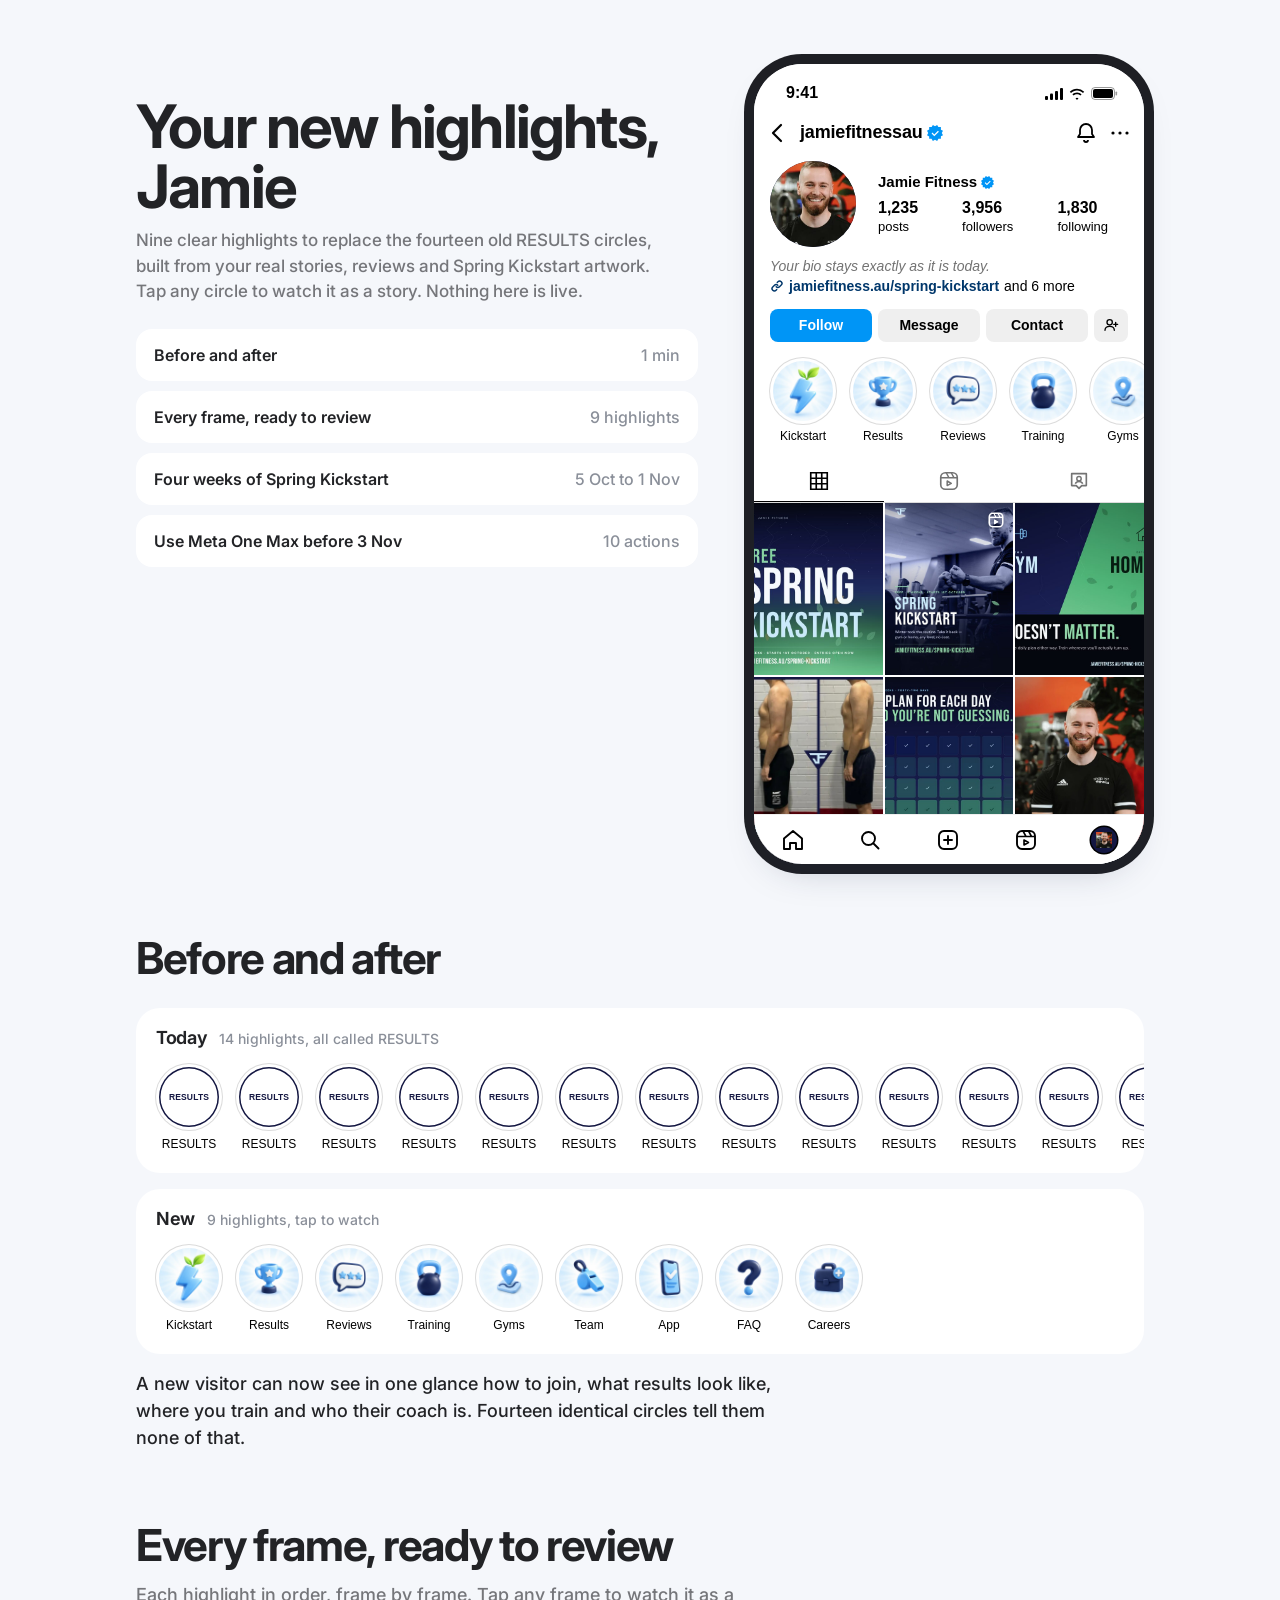
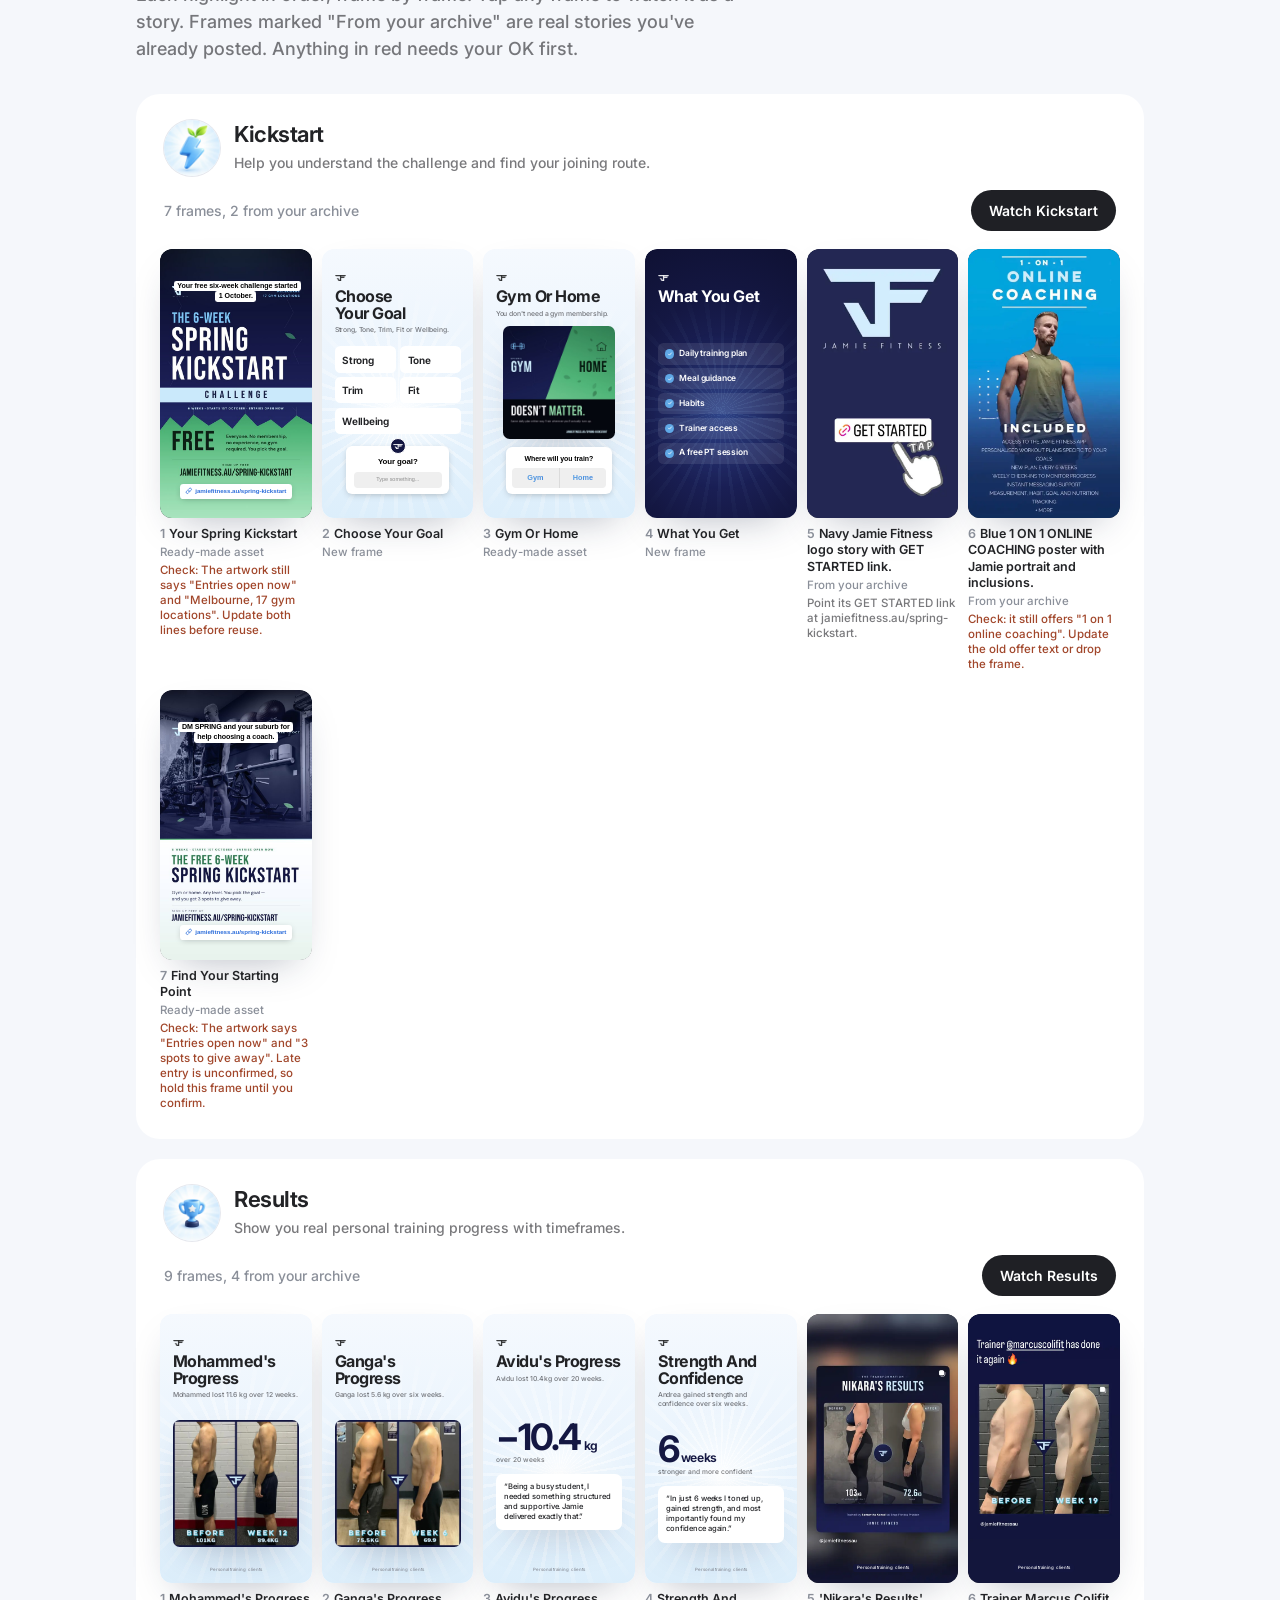
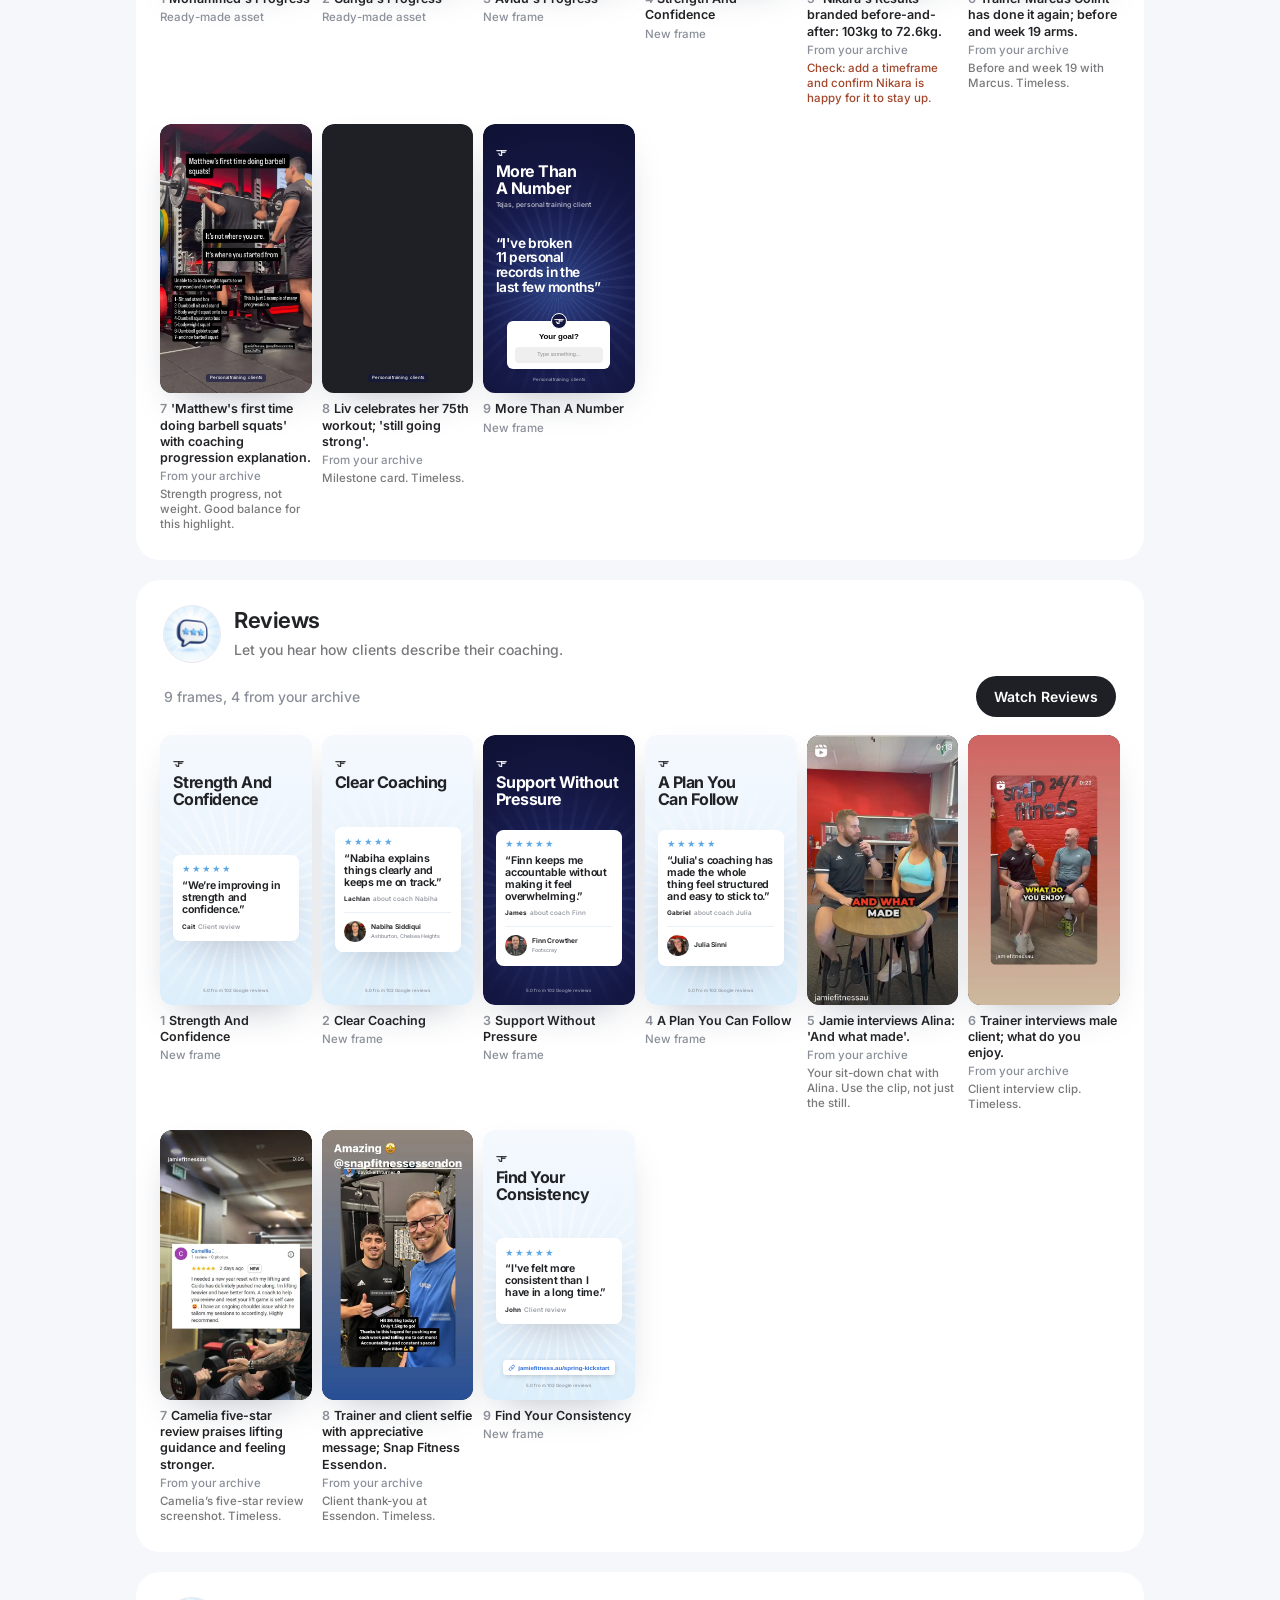
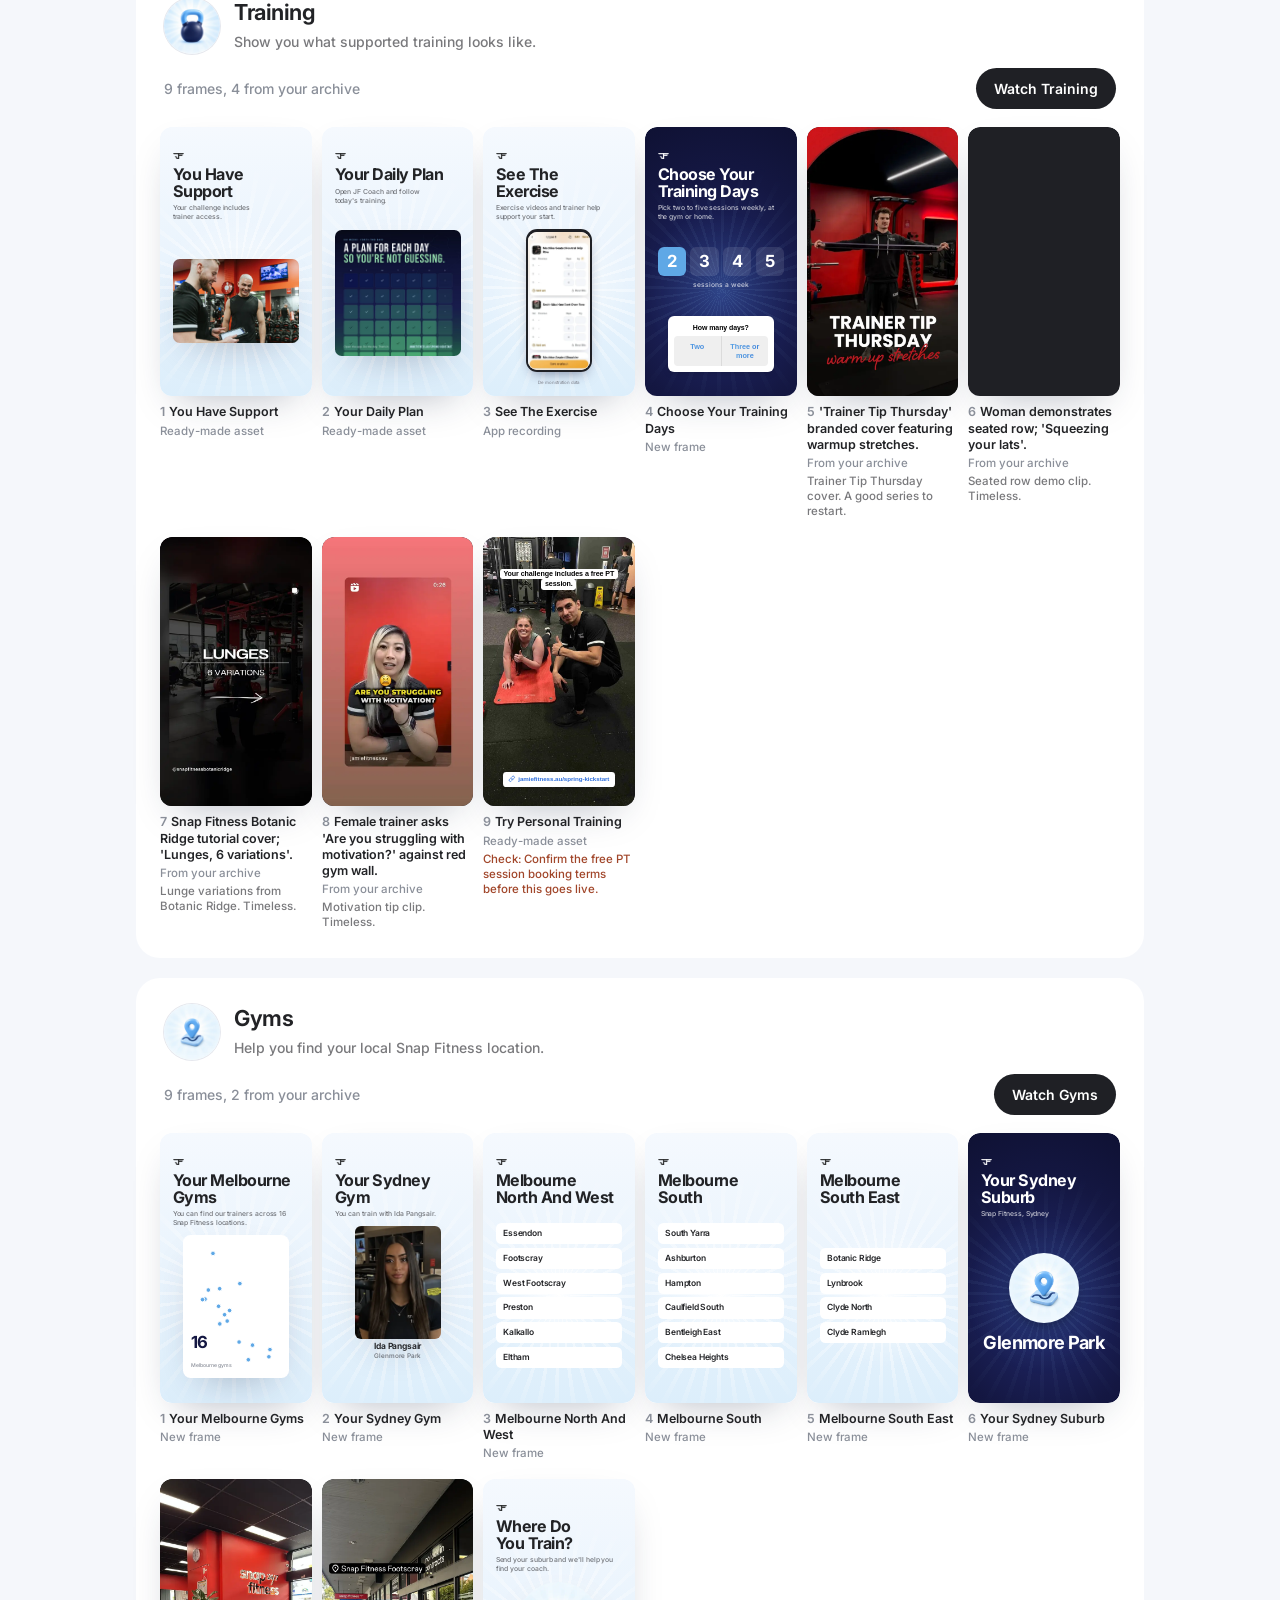
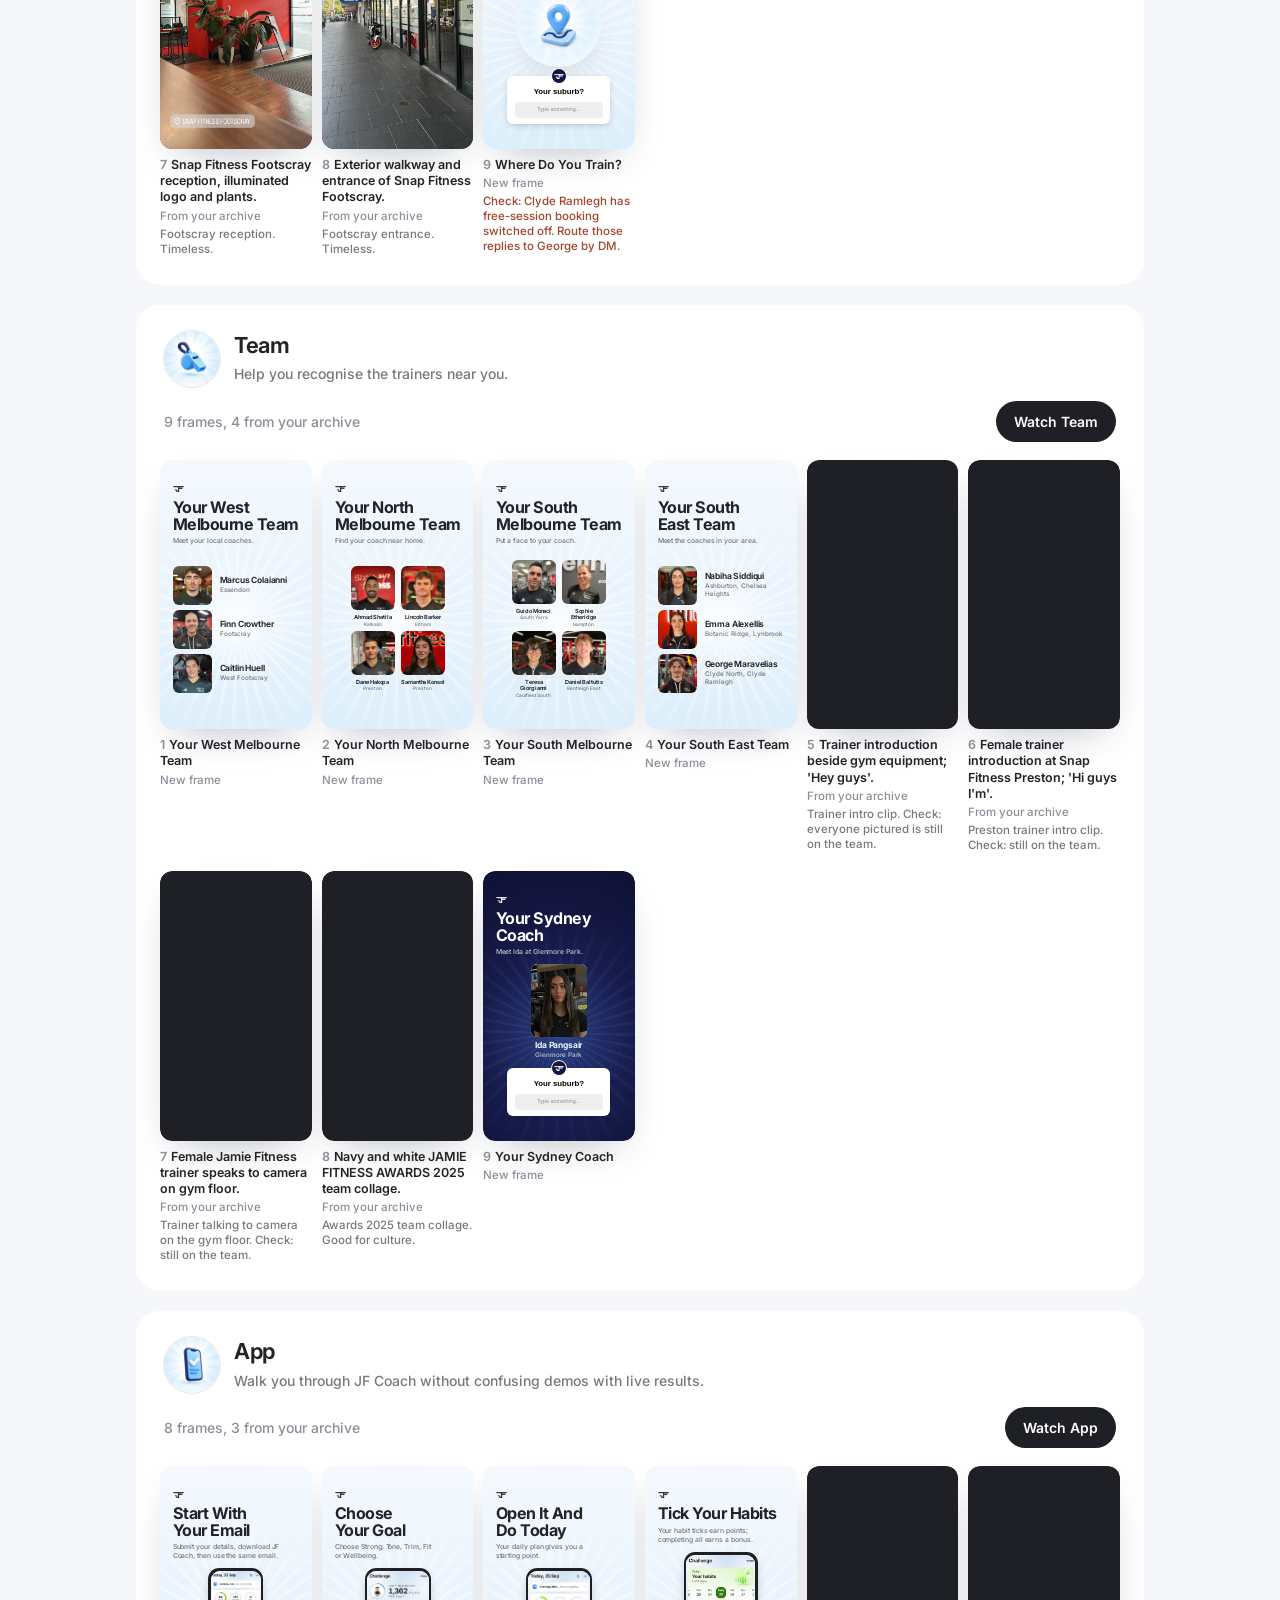
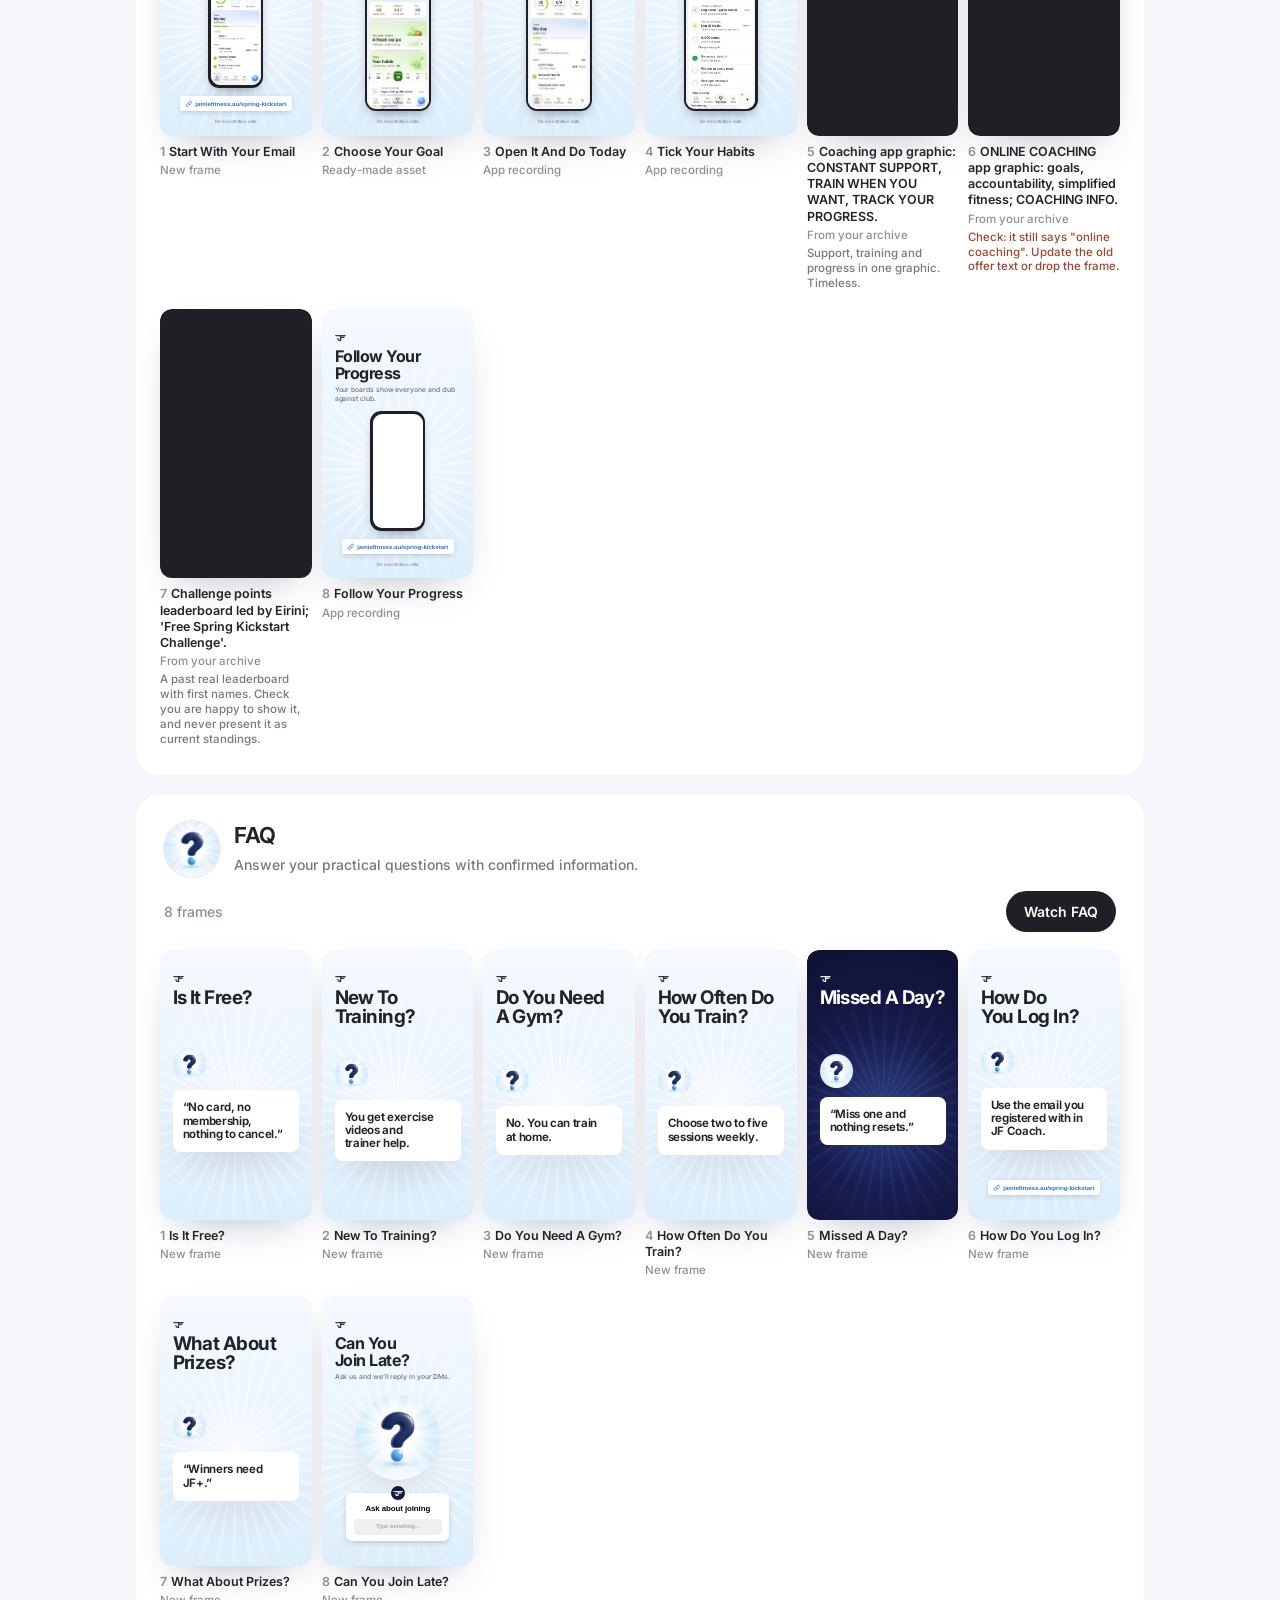
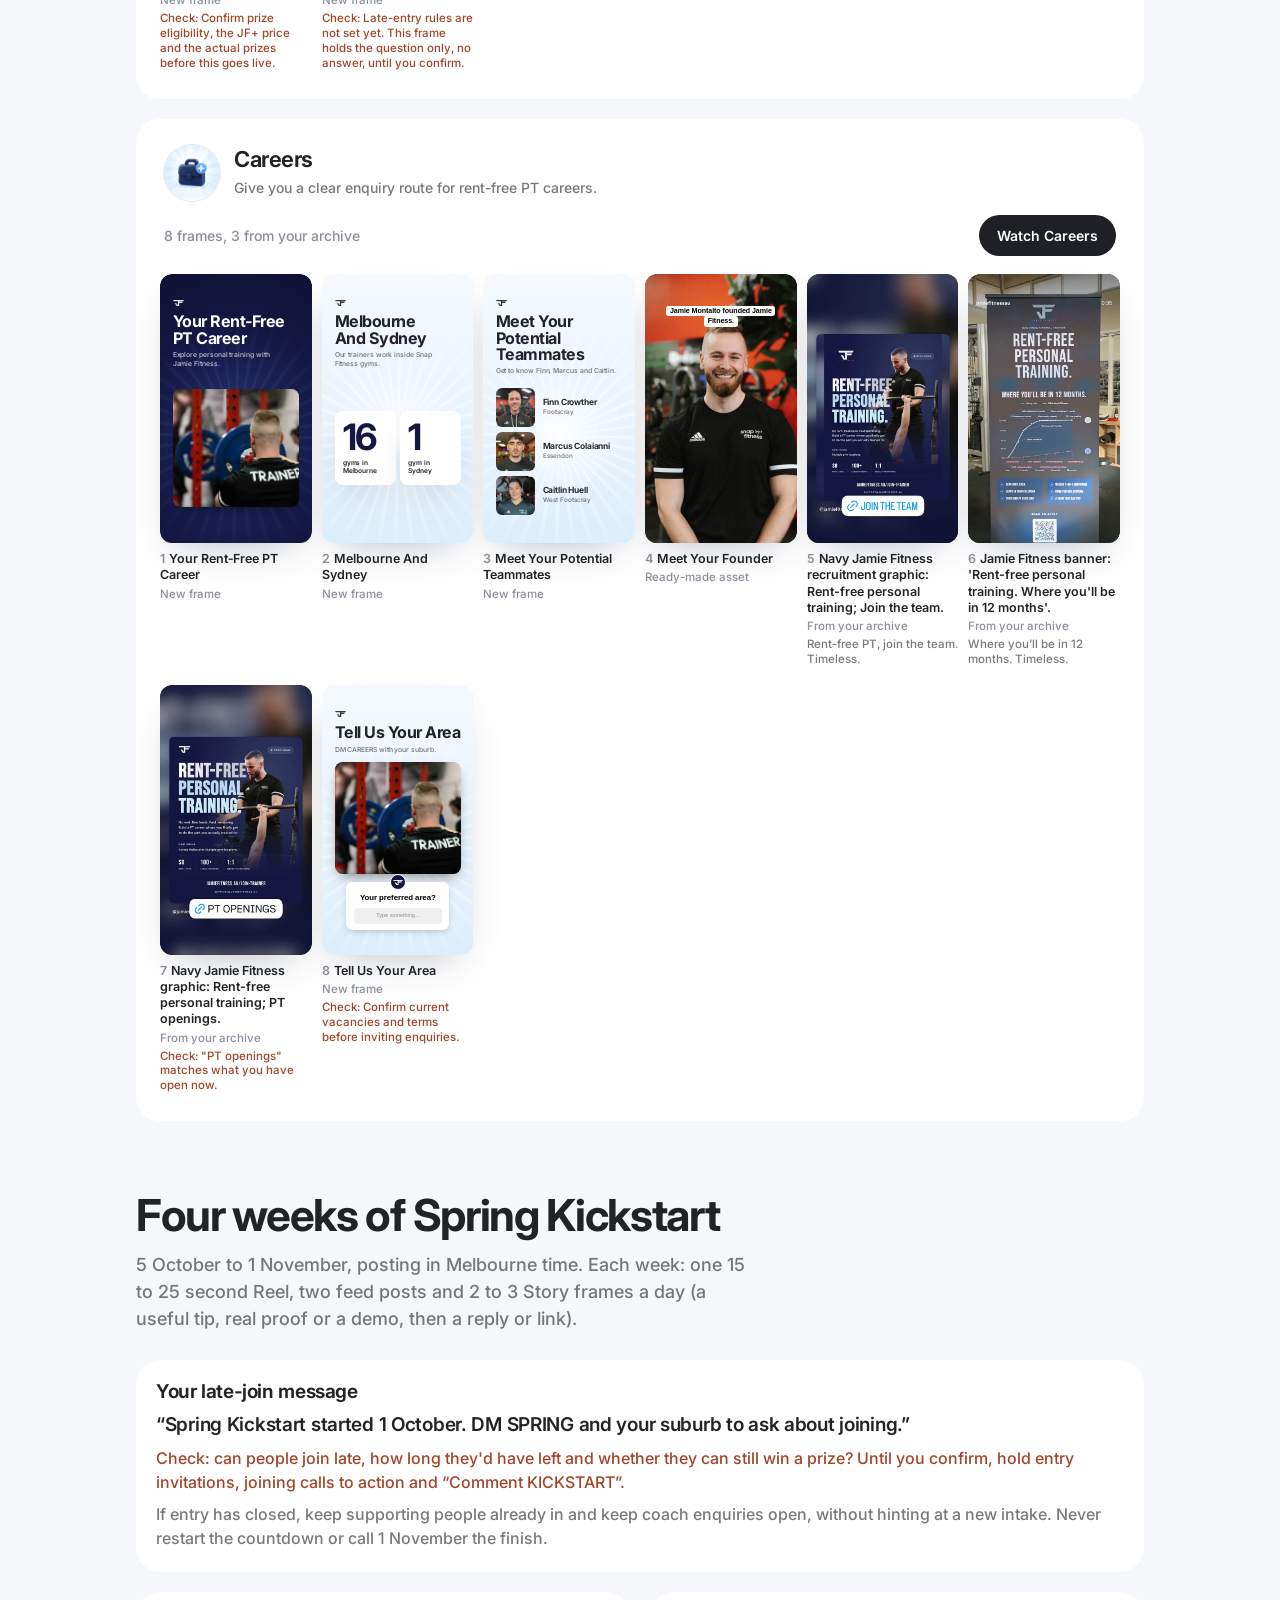
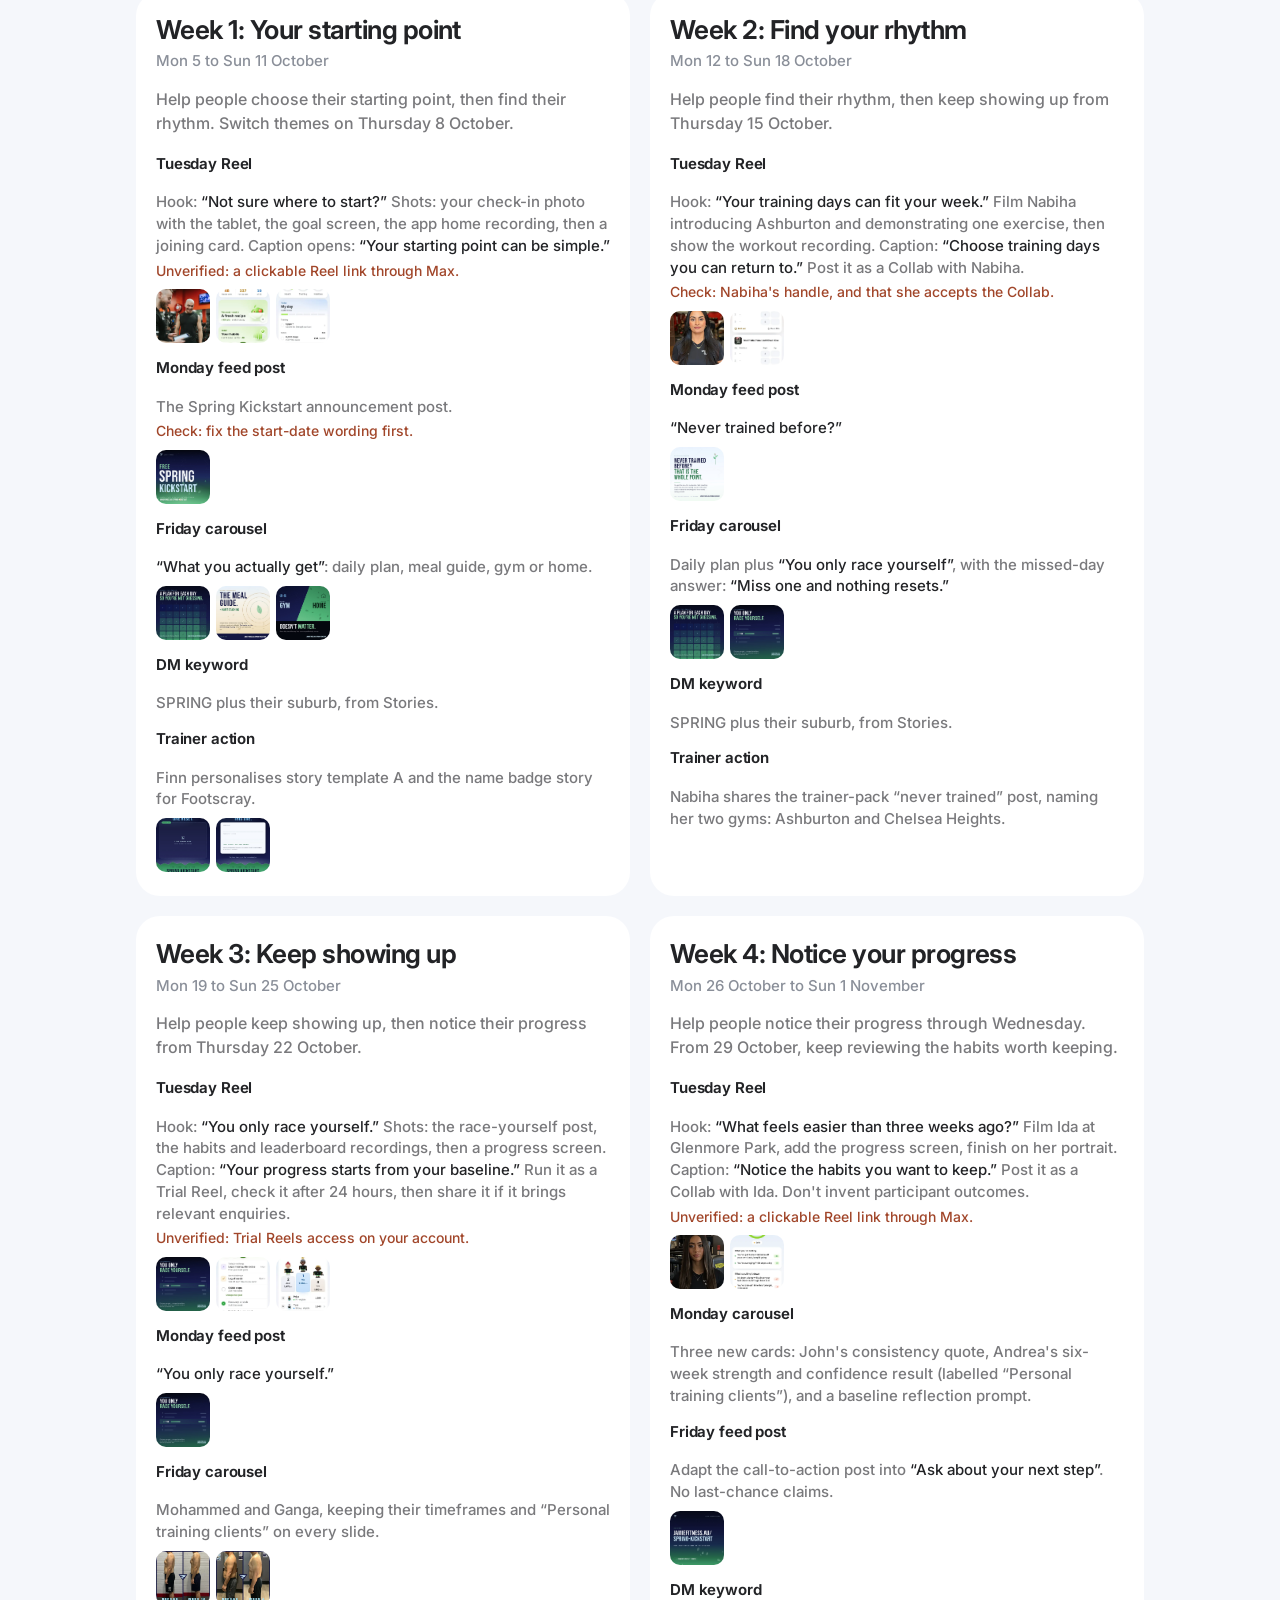
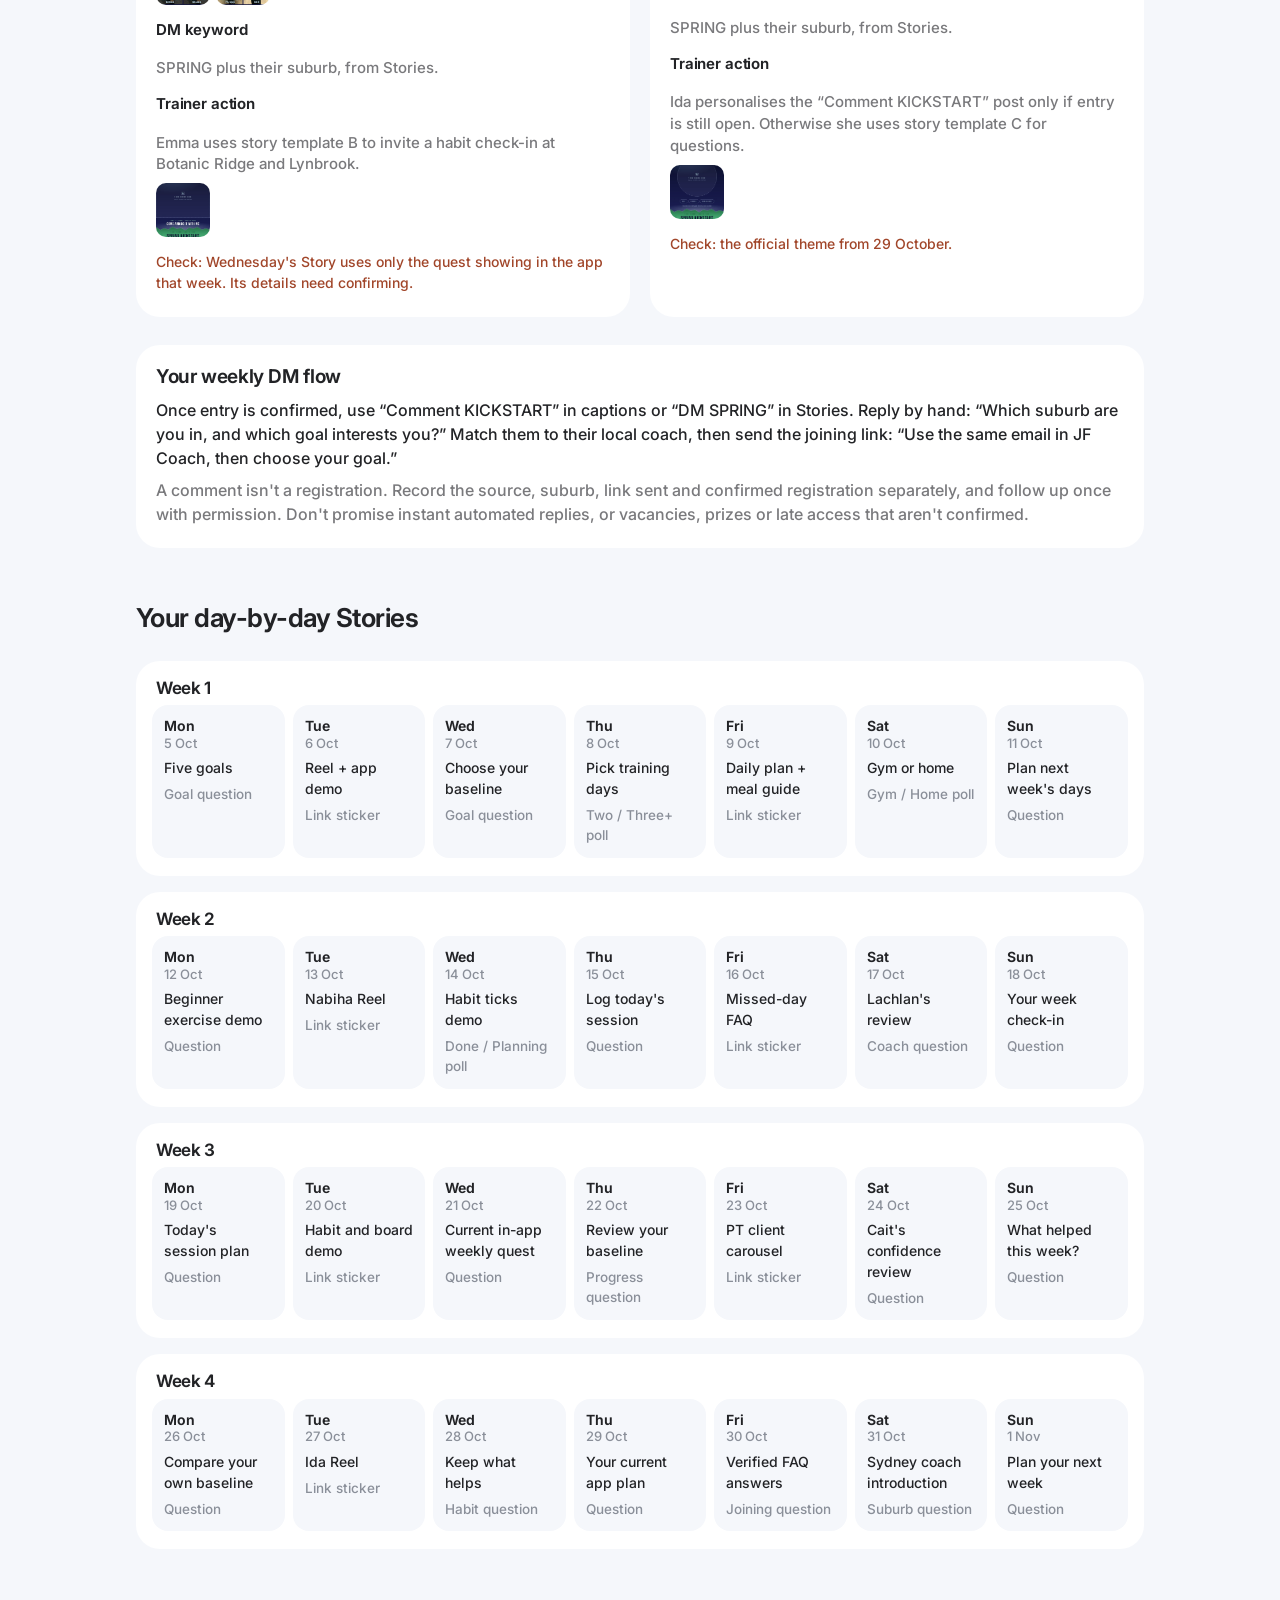
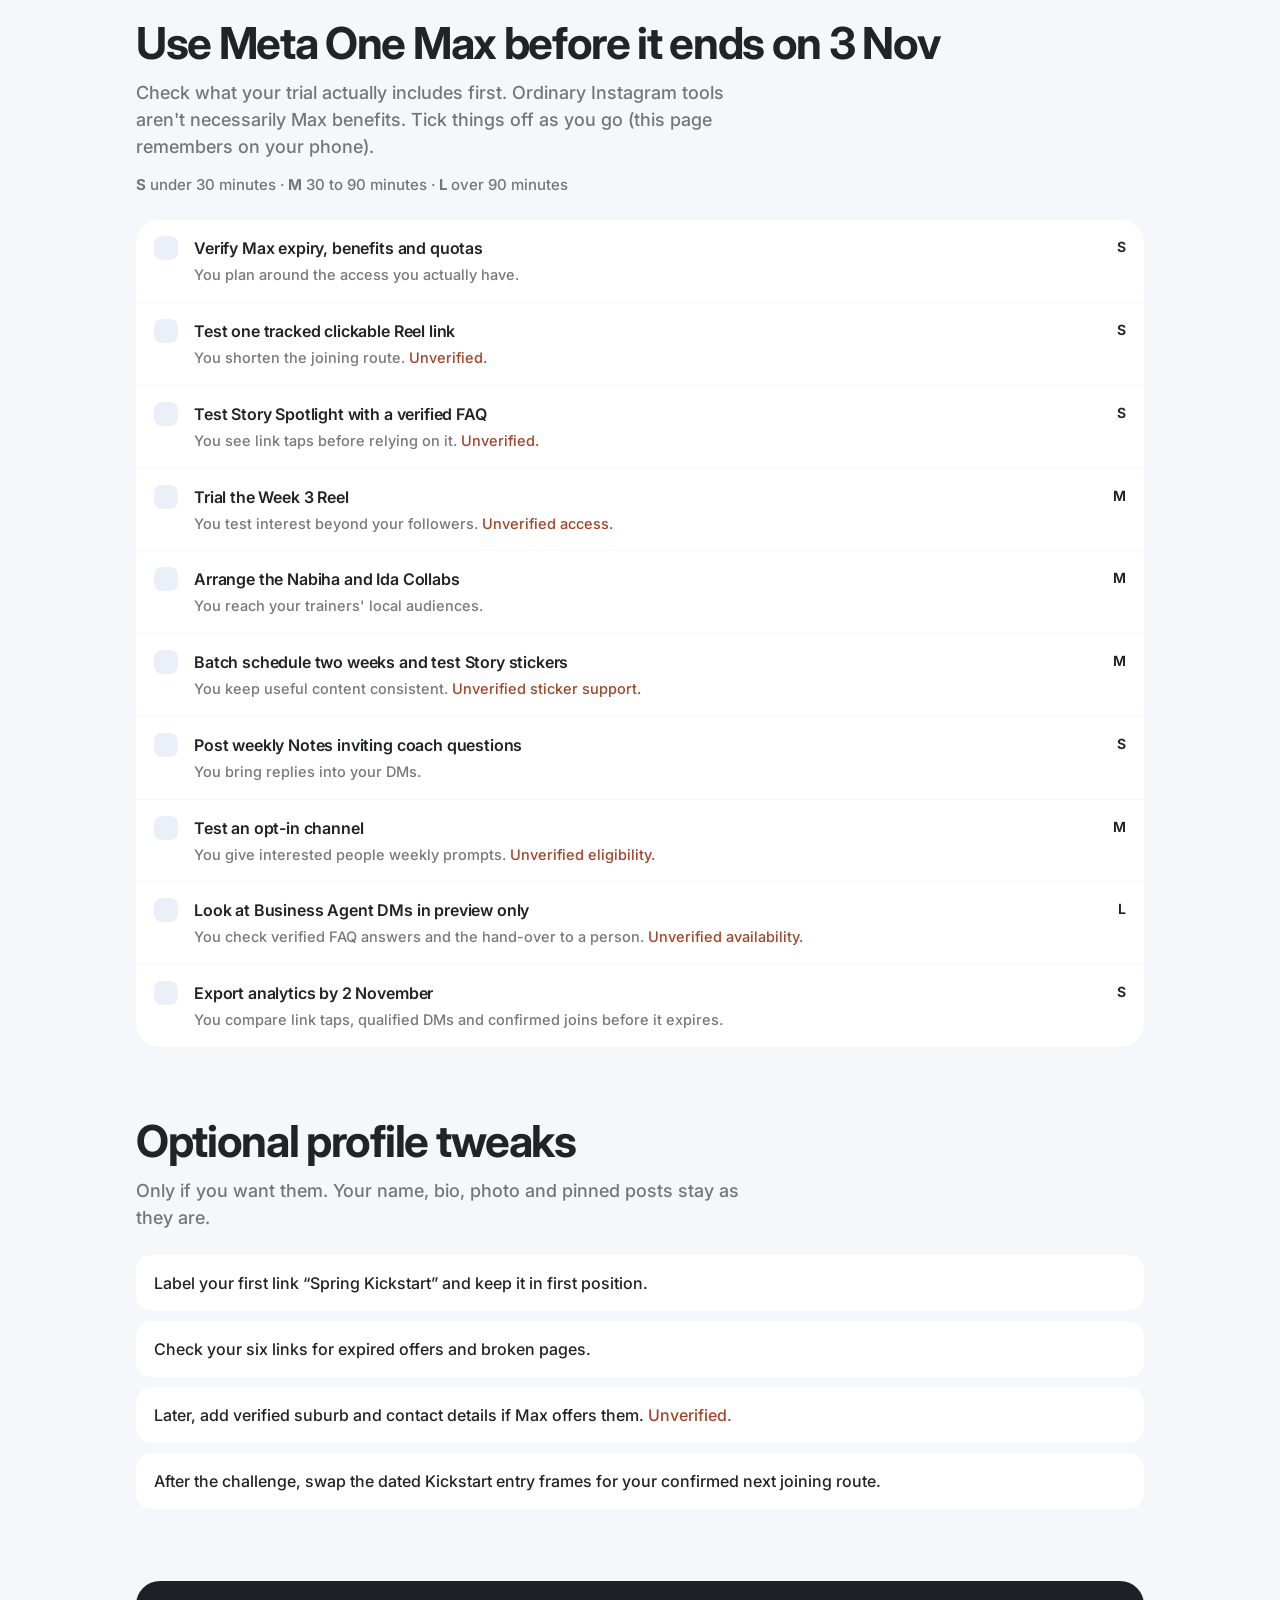
==== commit 21ef0825: "Use Jamie's real profile photo in the Instagram mock Co-Authored-By: Claude Opus 5.5 (1M context) <n" ====
--- a/index.html
+++ b/index.html
@@ -47,7 +47,7 @@
           <svg width="24" height="24" viewBox="0 0 24 24" aria-hidden="true"><circle cx="5" cy="12" r="1.6"/><circle cx="12" cy="12" r="1.6"/><circle cx="19" cy="12" r="1.6"/></svg>
         </div>
         <div class="ig-top">
-          <div class="ig-av"><img src="assets/jf-mark.png" alt="Jamie Fitness"></div>
+          <div class="ig-av"><img src="assets/avatar.jpg" alt="Jamie Fitness"></div>
           <div class="ig-stats-w">
             <div class="ig-name">Jamie Fitness <svg width="13" height="13" viewBox="0 0 40 40" aria-label="Verified"><path fill="#0095F6" d="M19.998 3.094 14.638 0l-2.972 5.15H5.432v6.354L0 14.64 3.094 20 0 25.359l5.432 3.137v5.905h5.975L14.638 40l5.36-3.094L25.358 40l3.232-5.6h6.162v-6.01L40 25.359 36.905 20 40 14.641l-5.248-3.03v-6.46h-6.419L25.358 0l-5.36 3.094Zm7.415 11.225 2.254 2.287-11.43 11.5-6.835-6.93 2.244-2.258 4.587 4.581 9.18-9.18Z"/></svg></div>
             <div class="ig-stats">
@@ -77,7 +77,7 @@
           <svg width="24" height="24" viewBox="0 0 24 24"><circle cx="10.5" cy="10.5" r="6.5" fill="none" stroke="#000" stroke-width="1.9"/><path d="m15.5 15.5 5 5" stroke="#000" stroke-width="1.9" stroke-linecap="round"/></svg>
           <svg width="24" height="24" viewBox="0 0 24 24"><rect x="3" y="3" width="18" height="18" rx="5" fill="none" stroke="#000" stroke-width="1.9"/><path d="M12 8v8M8 12h8" stroke="#000" stroke-width="1.9" stroke-linecap="round"/></svg>
           <svg width="24" height="24" viewBox="0 0 24 24"><rect x="3" y="3" width="18" height="18" rx="5" fill="none" stroke="#000" stroke-width="1.9"/><path d="M3 8.5h18M9 3l3 5.5M14.5 3l3 5.5M10 12v5l4.5-2.5z" fill="none" stroke="#000" stroke-width="1.6" stroke-linejoin="round"/></svg>
-          <span class="me"><img src="assets/jf-mark.png" alt=""></span>
+          <span class="me"><img src="assets/avatar.jpg" alt=""></span>
         </div>
       </div>
     </div>
--- a/css/site.css
+++ b/css/site.css
@@ -60,7 +60,7 @@
 .ig-nav .u { flex: 1; display: flex; align-items: center; gap: 4px; font-weight: 700; font-size: 18px; letter-spacing: -.01em; }
 .ig-top { display: flex; align-items: center; gap: 22px; padding: 6px 16px 0; }
 .ig-av { flex: none; width: 86px; height: 86px; border-radius: 50%; background: var(--navy); display: flex; align-items: center; justify-content: center; }
-.ig-av img { width: 58%; }
+.ig-av img { width: 100%; height: 100%; object-fit: cover; border-radius: 50%; }
 .ig-stats-w { flex: 1; min-width: 0; }
 .ig-name { display: flex; align-items: center; gap: 4px; font-weight: 600; font-size: 15px; margin-bottom: 6px; }
 .ig-stats { display: flex; justify-content: space-between; max-width: 230px; }
